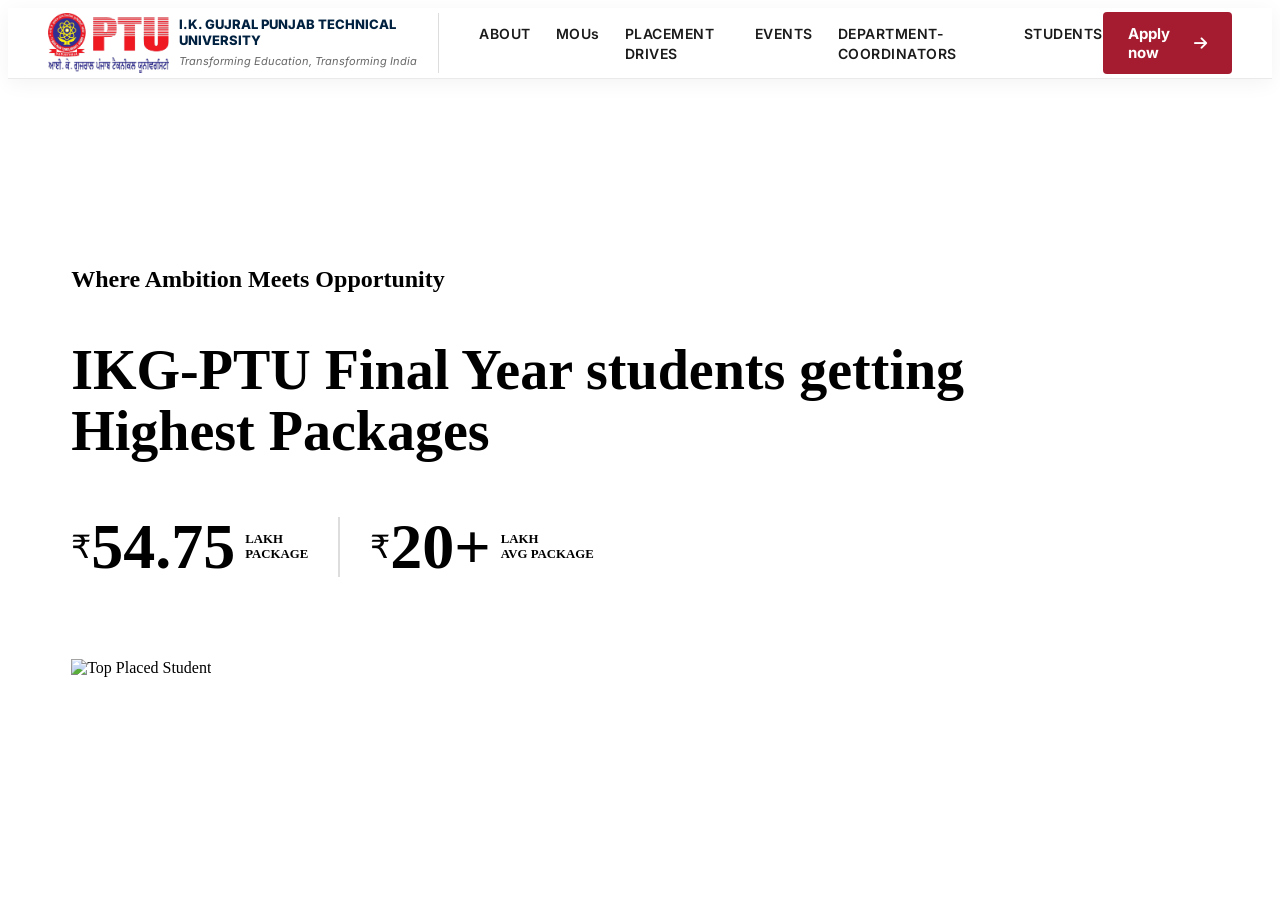
==== index.html @ 7c1aa075 "added navbar" ====
<!DOCTYPE html>
<html lang="en">
<head>
    <meta charset="UTF-8">
    <link rel="icon" type="image/svg+xml" href="assets/images/logo/ikgptu-logo.png" />
    <meta name="viewport" content="width=device-width, initial-scale=1.0">
    <title>IKGPTU Placements | Recruiters, Internships & Career Opportunities</title>
    
    <link rel="stylesheet" href="assets/css/main.css">
    <link href="https://fonts.googleapis.com/css2?family=Inter:wght@400;600;800&display=swap" rel="stylesheet">
    <link rel="stylesheet" href="https://cdnjs.cloudflare.com/ajax/libs/font-awesome/6.0.0/css/all.min.css">
</head>
<body>

    <div id="navbar-load"></div>

    <section class="hero-section">
        <div class="hero-overlay">
            <div class="hero-content">
                <h2 class="sub-heading">Where Ambition Meets Opportunity</h2>
                <h1 class="main-heading">IKG-PTU Final Year students getting <br><span>Highest Packages</span></h1>
                
                <div class="package-stats">
                    <div class="stat-box">
                        <span class="currency">₹</span><span class="amount">54.75</span><span class="label">LAKH<br>PACKAGE</span>
                    </div>
                    <div class="stat-divider"></div>
                    <div class="stat-box">
                        <span class="currency">₹</span><span class="amount">20+</span><span class="label">LAKH<br>AVG PACKAGE</span>
                    </div>
                </div>
                <div class="cta-container">
                    <button class="btn-main">EXPLORE PLACEMENTS</button>
                </div>
            </div>
            <div class="hero-visual">
                <img src="assets/images/placement/hero-student.png" alt="Top Placed Student">
            </div>
        </div>
    </section>

    <script>
        // 1. Load the Navbar
        fetch('components/navbar.html')
            .then(response => response.text())
            .then(data => {
                document.getElementById('navbar-load').innerHTML = data;
                
                // 2. Initialize Hamburger Logic ONLY after navbar is loaded
                const hamburger = document.getElementById("hamburger");
                const navMenu = document.getElementById("nav-menu");

                if (hamburger && navMenu) {
                    hamburger.addEventListener("click", function() {
                        hamburger.classList.toggle("active");
                        navMenu.classList.toggle("active");
                    });
                }
            })
            .catch(err => console.error("Failed to load navbar:", err));
    </script>
</body>
</html>
---- assets/css/main.css ----
:root {
    --ptu-red: #A51C30; /* Official Deep Crimson Red */
    --ptu-blue: #012140;
    --text-dark: #1a1a1a;
    --transition: all 0.3s cubic-bezier(0.4, 0, 0.2, 1);
}

#navbar-load {
    position: sticky;
    top: 0;
    z-index: 1000;
    width: 100%;
    background: #fff; /* Prevents hero content from showing through during scroll */
}

.ptu-navbar {
    display: flex;
    justify-content: space-between;
    align-items: center;
    padding: 0 40px;
    height: 70px; /* Consistent height */
    background: #fff;
    box-shadow: 0 4px 20px rgba(0,0,0,0.05);
    border-bottom: 1px solid #eaeaea;
    font-family: 'Inter', sans-serif;
}

/* Logo Section */
.nav-brand { display: flex; align-items: center; gap: 20px; }
.nav-brand:hover { display: flex; align-items: center; gap: 20px; cursor:pointer; }
.logo-wrapper { border-right: 1px solid #ddd; padding-right: 20px; display: flex; gap: 10px; align-items: center; }
.brand-logo { height: 60px; }
.univ-name { display: block; font-weight: 800; font-size: 13px; color: var(--ptu-blue); line-height: 1.2; }
.univ-name:hover { color: var(--ptu-red); }
.tagline { font-size: 11px; color: #666; font-style: italic; }

/* Navigation Links */
.nav-list { display: flex; list-style: none; gap: 25px; }
.nav-link { 
    text-decoration: none; 
    color: var(--text-dark); 
    font-weight: 600; 
    font-size: 14px;
    letter-spacing: 0.5px;
    position: relative;
    padding: 10px 0;
}

/* Advanced Hover Animation */
.nav-link::after {
    content: '';
    position: absolute;
    bottom: 0;
    left: 0;
    width: 0;
    height: 2px;
    background: var(--ptu-red);
    transition: var(--transition);
}
.nav-link:hover::after { width: 100%; }
.nav-link:hover { color: var(--ptu-red); }

/* Apply Now Button */
.nav-actions { display: flex; align-items: center; gap: 15px; }
.apply-now-btn {
    background: #d61c1c; /* Contrast Orange for CTAs, or use var(--ptu-red) */
    color: white;
    padding: 12px 25px;
    border-radius: 4px;
    text-decoration: none;
    font-weight: bold;
    font-size: 15px;
    display: flex;
    align-items: center;
    gap: 10px;
    transition: var(--transition);
}

.apply-now-btn:hover {
    background: var(--ptu-red);
    transform: translateY(-2px);
    box-shadow: 0 5px 15px rgba(165, 28, 48, 0.3);
}

/* ===============================
   APPLY NOW BUTTON – HOVER FIX
================================ */
.apply-now-btn {
    background: var(--ptu-red);
    color: #ffffff;
}

.apply-now-btn:hover {
    background: var(--ptu-blue);
    color: #ffffff;
    transform: translateY(-2px);
    box-shadow: 0 6px 18px rgba(0, 46, 91, 0.35);
}

/* ===============================
   HAMBURGER MENU
================================ */
.hamburger {
    display: none;
    flex-direction: column;
    gap: 5px;
    cursor: pointer;
}

.hamburger span {
    width: 26px;
    height: 3px;
    background: var(--ptu-blue);
    transition: var(--transition);
}

/* ===============================
   RESPONSIVE NAVBAR
================================ */
@media (max-width: 1024px) {
    .ptu-navbar {
        padding: 0 20px;
        height: 70px; /* Slimmer for mobile */
    }

    /* Keep branding and hamburger on top */
    .nav-brand { z-index: 1100; }
    .hamburger { z-index: 1100; display: flex; }

    /* The Dropdown Menu - Styled in PTU Blue */
    .nav-menu {
        position: absolute;
        top: 70px; /* Right under the navbar */
        left: 0;
        width: 100%;
        background: var(--ptu-blue);
        
        /* Instead of full height, we use max-height for a professional slide */
        max-height: 0; 
        overflow: hidden;
        transition: max-height 0.4s cubic-bezier(0.4, 0, 0.2, 1);
        
        display: flex;
        flex-direction: column;
        justify-content: flex-start;
        align-items: center;
        padding-top: 0;
        box-shadow: 0 10px 30px rgba(0, 0, 0, 0.2);
    }

    /* Active State - Only grows to cover routes */
    .nav-menu.active {
        max-height: 500px; /* High enough to cover all links but not full screen */
        padding: 30px 0;
    }

    .nav-list {
        flex-direction: column;
        gap: 15px;
        width: 100%;
        text-align: center;
    }

    /* Links turn white for contrast against Blue BG */
    .nav-link {
        color: #ffffff !important;
        font-size: 15px;
        width: 100%;
        display: block;
        padding: 12px 0;
        transition: background 0.3s ease;
    }

    .nav-link:hover {
        background: rgba(255, 255, 255, 0.1);
        color: var(--ptu-red) !important;
    }

    /* Hide horizontal line on mobile */
    .nav-link::after { display: none; }

    /* SHOW APPLY BUTTON INSIDE MOBILE MENU */
    .nav-actions {
        display: none; /* Hide the desktop-positioned one */
    }

    /* We'll inject a mobile-specific button via CSS or keep it in the list */
    .nav-menu .apply-now-btn {
        display: flex;
        margin-top: 20px;
        width: 80%;
        justify-content: center;
        background: var(--ptu-red);
    }
}

/* ===============================
   HAMBURGER ANIMATION
================================ */
.hamburger.active span:nth-child(1) {
    transform: rotate(45deg) translate(5px, 5px);
}
.hamburger.active span:nth-child(2) {
    opacity: 0;
}
.hamburger.active span:nth-child(3) {
    transform: rotate(-45deg) translate(6px, -6px);
}

/* Hide mobile-specific list item on desktop */
.mobile-only-action {
    display: none;
}

@media (max-width: 1024px) {
    .mobile-only-action {
        display: block;
        width: 100%;
        padding: 0 20px;
    }
}


/* Hero Section */
.hero-section {
    background: linear-gradient(135deg, #fff 60%, var(--lpu-orange) 100%);
    height: 85vh;
    display: flex;
    align-items: center;
    overflow: hidden;
    padding: 0 5%;
}

.main-heading { font-size: 3.5rem; color: var(--dark); line-height: 1.1; }
.main-heading span { color: var(--lpu-orange); font-weight: 800; }

.package-stats { display: flex; align-items: center; margin: 30px 0; }
.stat-box { display: flex; align-items: center; }
.amount { font-size: 4rem; font-weight: 900; color: var(--dark); }
.currency { font-size: 2rem; vertical-align: top; }
.label { font-size: 0.8rem; margin-left: 10px; font-weight: bold; }

.stat-divider { width: 2px; height: 60px; background: #ddd; margin: 0 30px; }

.btn-main {
    background: var(--dark);
    color: white;
    padding: 15px 40px;
    border: none;
    font-weight: bold;
    cursor: pointer;
    border-radius: 5px;
}
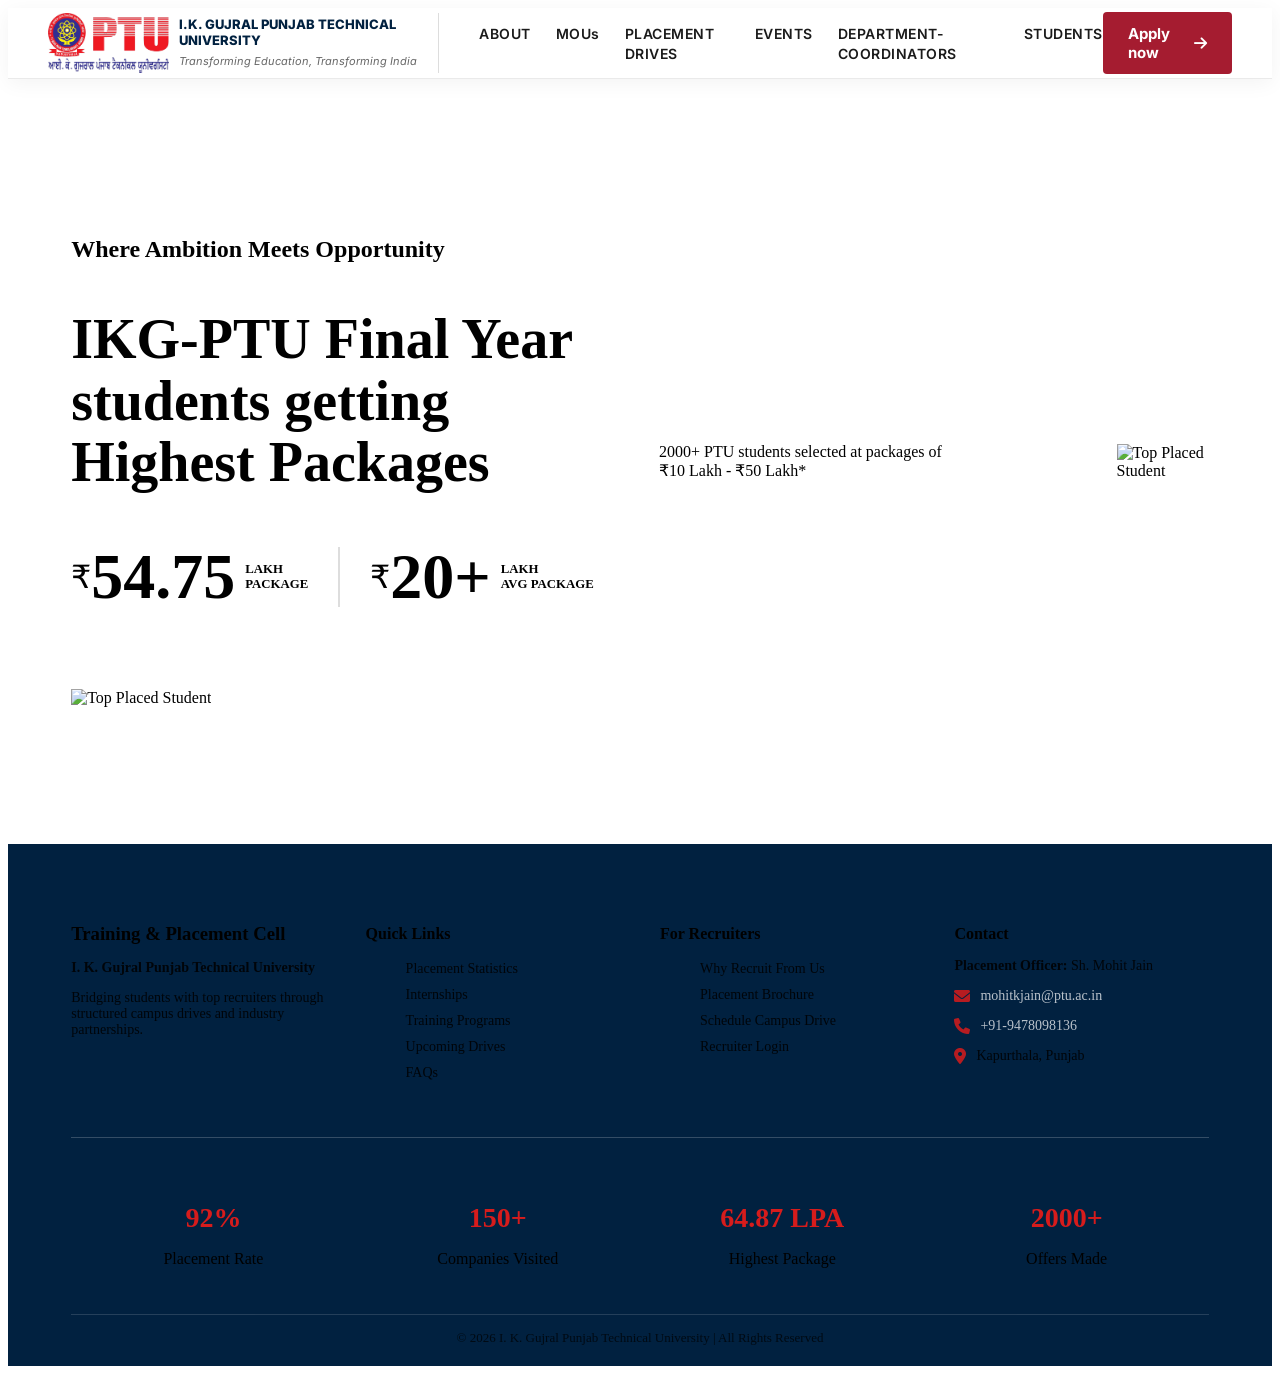
==== commit d7b5cbf2: "Merge branch 'main' into rajan-work" ====
--- a/index.html
+++ b/index.html
@@ -1,4 +1,4 @@
-<!DOCTYPE html>
+<!doctype html>
 <html lang="en">
 <head>
     <meta charset="UTF-8">
@@ -36,8 +36,26 @@
             <div class="hero-visual">
                 <img src="assets/images/placement/hero-student.png" alt="Top Placed Student">
             </div>
+          </div>
+
+          <p class="hero-desc">
+            2000+ PTU students selected at packages of ₹10 Lakh - ₹50 Lakh*
+          </p>
+          <div class="cta-container">
+            <button class="btn-main">EXPLORE PLACEMENTS</button>
+          </div>
         </div>
+
+        <div class="hero-visual">
+          <img
+            src="assets/images/placement/hero-student.png"
+            alt="Top Placed Student"
+          />
+        </div>
+      </div>
     </section>
+
+    <div id="footer-placeholder"></div>
 
     <script>
         // 1. Load the Navbar
@@ -59,5 +77,13 @@
             })
             .catch(err => console.error("Failed to load navbar:", err));
     </script>
+
+    <script>
+      fetch("components/footer.html")
+        .then((response) => response.text())
+        .then((data) => {
+          document.getElementById("footer-placeholder").innerHTML = data;
+        });
+    </script>
 </body>
-</html>+</html>
--- a/assets/css/main.css
+++ b/assets/css/main.css
@@ -250,4 +250,107 @@
     font-weight: bold;
     cursor: pointer;
     border-radius: 5px;
-}+}
+
+/* Footer Styling */
+
+.site-footer {
+  background-color: #012140;
+  color: var(--white);
+  padding: 60px 5% 20px;
+}
+
+.footer-container {
+  display: grid;
+  grid-template-columns: repeat(auto-fit, minmax(220px, 1fr));
+  gap: 40px;
+  margin-bottom: 40px;
+}
+
+.footer-col h3,
+.footer-col h4 {
+  margin-bottom: 15px;
+  font-weight: 700;
+}
+
+.footer-col p {
+  font-size: 14px;
+  margin-bottom: 8px;
+  opacity: 0.85;
+}
+
+.footer-col ul {
+  list-style: none;
+}
+
+.footer-col ul li {
+  margin-bottom: 8px;
+}
+
+.footer-col ul li a {
+  text-decoration: none;
+  color: var(--white);
+  font-size: 14px;
+  opacity: 0.85;
+  transition: 0.3s;
+}
+
+.footer-col ul li a:hover {
+  color: #d61c1c;
+  opacity: 1;
+}
+
+.footer-stats {
+  display: flex;
+  justify-content: space-between;
+  flex-wrap: wrap;
+  border-top: 1px solid rgba(255, 255, 255, 0.2);
+  padding-top: 30px;
+  margin-bottom: 20px;
+  text-align: center;
+}
+
+.footer-stat {
+  flex: 1;
+  min-width: 180px;
+  margin: 10px 0;
+}
+
+.footer-stat h2 {
+  color: #d61c1c;
+  font-size: 28px;
+  margin-bottom: 5px;
+}
+
+.footer-bottom {
+  text-align: center;
+  font-size: 13px;
+  opacity: 0.7;
+  border-top: 1px solid rgba(255, 255, 255, 0.2);
+  padding-top: 15px;
+}
+
+.contact-item {
+  display: flex;
+  align-items: center;
+  gap: 10px;
+  font-size: 14px;
+  margin-bottom: 8px;
+}
+
+.footer-icon {
+  color: #d61c1c;
+  font-size: 16px;
+}
+
+.contact-item a {
+  text-decoration: none;
+  color: #ffffff;
+  opacity: 0.85;
+  transition: 0.3s;
+}
+
+.contact-item a:hover {
+  color: #d61c1c;
+  opacity: 1;
+}
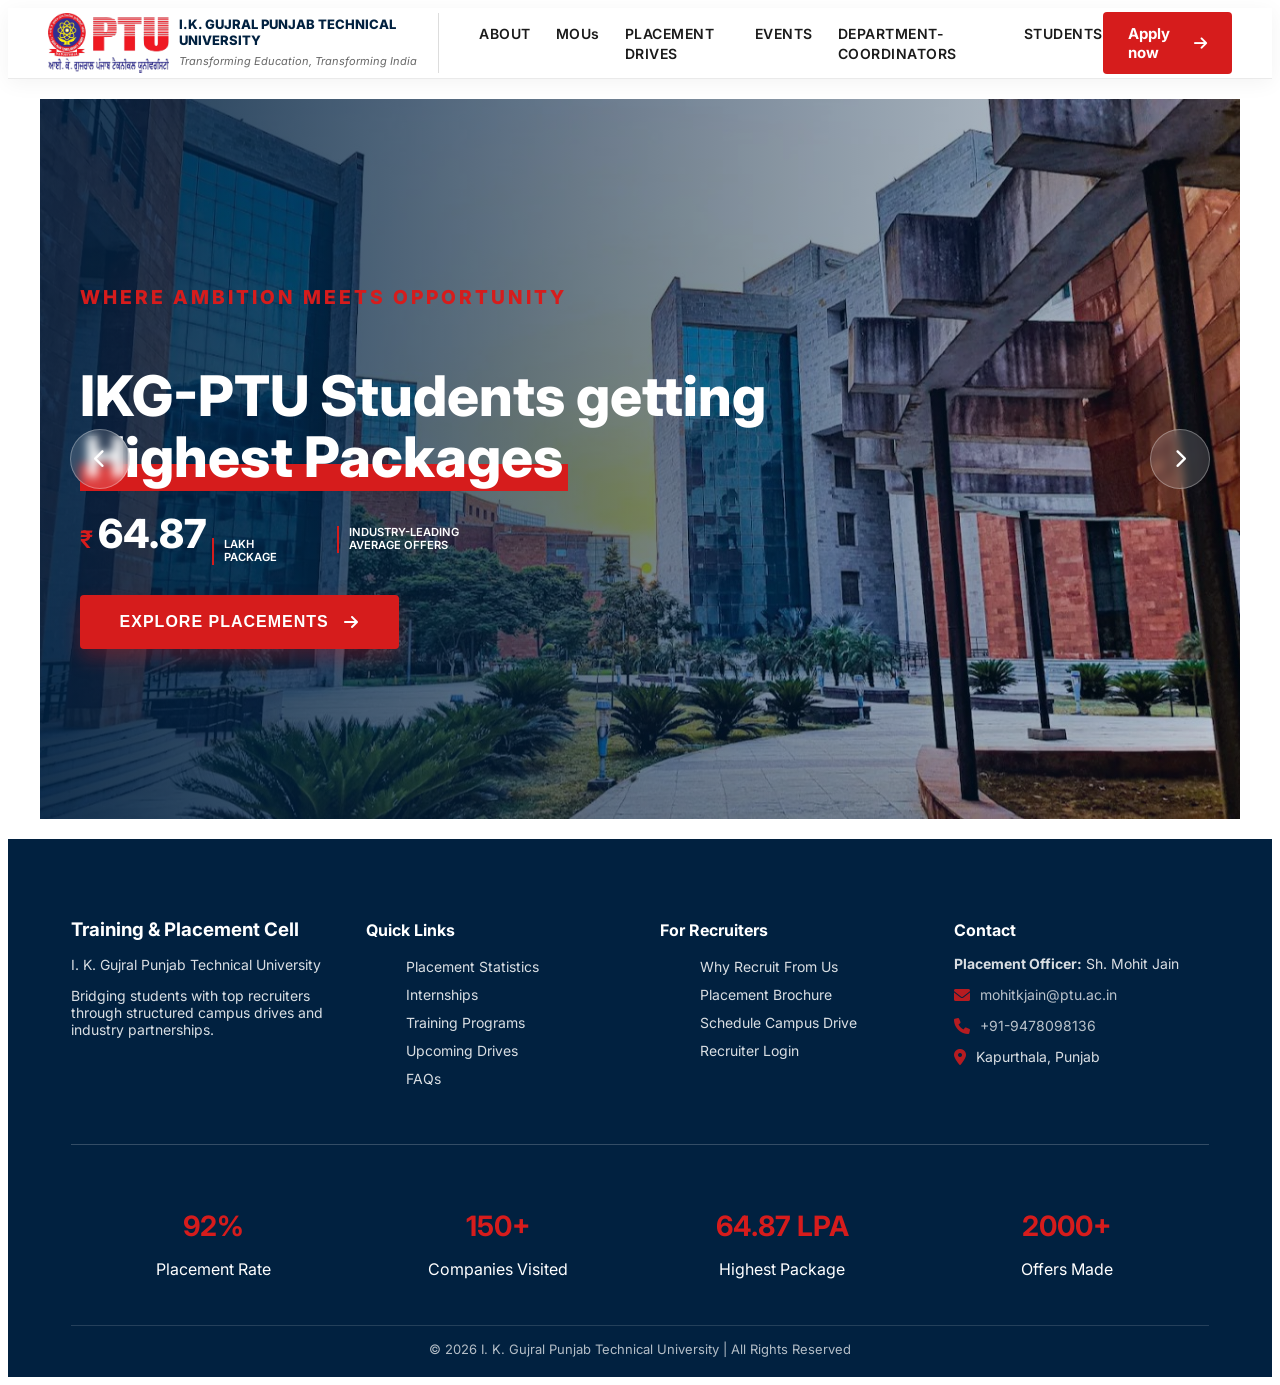
==== commit 8794e9a0: "added hero" ====
--- a/index.html
+++ b/index.html
@@ -13,47 +13,8 @@
 <body>
 
     <div id="navbar-load"></div>
-
-    <section class="hero-section">
-        <div class="hero-overlay">
-            <div class="hero-content">
-                <h2 class="sub-heading">Where Ambition Meets Opportunity</h2>
-                <h1 class="main-heading">IKG-PTU Final Year students getting <br><span>Highest Packages</span></h1>
-                
-                <div class="package-stats">
-                    <div class="stat-box">
-                        <span class="currency">₹</span><span class="amount">54.75</span><span class="label">LAKH<br>PACKAGE</span>
-                    </div>
-                    <div class="stat-divider"></div>
-                    <div class="stat-box">
-                        <span class="currency">₹</span><span class="amount">20+</span><span class="label">LAKH<br>AVG PACKAGE</span>
-                    </div>
-                </div>
-                <div class="cta-container">
-                    <button class="btn-main">EXPLORE PLACEMENTS</button>
-                </div>
-            </div>
-            <div class="hero-visual">
-                <img src="assets/images/placement/hero-student.png" alt="Top Placed Student">
-            </div>
-          </div>
-
-          <p class="hero-desc">
-            2000+ PTU students selected at packages of ₹10 Lakh - ₹50 Lakh*
-          </p>
-          <div class="cta-container">
-            <button class="btn-main">EXPLORE PLACEMENTS</button>
-          </div>
-        </div>
-
-        <div class="hero-visual">
-          <img
-            src="assets/images/placement/hero-student.png"
-            alt="Top Placed Student"
-          />
-        </div>
-      </div>
-    </section>
+    
+    <div id="hero-section"></div>
 
     <div id="footer-placeholder"></div>
 
@@ -79,11 +40,21 @@
     </script>
 
     <script>
+      fetch("components/hero.html")
+        .then((response) => response.text())
+        .then((data) => {
+          document.getElementById("hero-section").innerHTML = data;
+        });
+    </script>
+
+    <script>
       fetch("components/footer.html")
         .then((response) => response.text())
         .then((data) => {
           document.getElementById("footer-placeholder").innerHTML = data;
         });
     </script>
+
+    <script src="assets/js/hero-slider.js"></script>
 </body>
 </html>
--- a/assets/css/main.css
+++ b/assets/css/main.css
@@ -1,7 +1,8 @@
 :root {
-    --ptu-red: #A51C30; /* Official Deep Crimson Red */
+    --ptu-red: #d61c1c; /* Official Deep Crimson Red */
     --ptu-blue: #012140;
     --text-dark: #1a1a1a;
+    --white: #ffffff;
     --transition: all 0.3s cubic-bezier(0.4, 0, 0.2, 1);
 }
 
@@ -220,36 +221,432 @@
     }
 }
 
-
 /* Hero Section */
-.hero-section {
-    background: linear-gradient(135deg, #fff 60%, var(--lpu-orange) 100%);
-    height: 85vh;
+.hero-slider-wrapper {
+    position: relative;
+    height: 80vh;
+    width: 95%;
+    margin: 20px auto;
+    overflow: hidden;
+    font-family: 'Inter', sans-serif;
+}
+
+.slider-container {
+    height: 100%;
+    width: 100%;
+    position: relative;
+}
+
+.slide {
+    position: absolute;
+    top: 0;
+    left: 0;
+    width: 100%;
+    height: 100%;
+    opacity: 0;
+    visibility: hidden;
+    transition: opacity 0.8s ease, visibility 0.8s ease;
+}
+
+.slide.active {
+    opacity: 1;
+    visibility: visible;
+}
+
+.slide-image {
+    position: absolute;
+    width: 100%;
+    height: 100%;
+    background-size: cover;
+    background-position: center center;
+    background-repeat: no-repeat;
+    transform: scale(1.1);
+    transition: transform 6s linear;
+}
+
+.slide.active .slide-image {
+    transform: scale(1);
+}
+
+.slide-content {
+    position: relative;
+    z-index: 10;
+    height: 100%;
+    max-width: 1200px;
+    margin: 0 auto;
+    padding: 0 40px;
+    display: flex;
+    flex-direction: column;
+    justify-content: center;
+    color: var(--white);
+}
+
+/* Typography */
+.sub-heading {
+    font-size: 1.2rem;
+    color: var(--ptu-red);
+    text-transform: uppercase;
+    letter-spacing: 3px;
+    font-weight: 800;
+    margin-bottom: 10px;
+    transform: translateY(30px);
+    opacity: 0;
+    transition: all 0.6s 0.2s;
+}
+
+.main-heading {
+    font-size: 3.5rem;
+    font-weight: 800;
+    line-height: 1.1;
+    margin-bottom: 25px;
+    transform: translateY(40px);
+    opacity: 0;
+    transition: all 0.6s 0.4s;
+}
+
+.main-heading span {
+    color: var(--white);
+    background: linear-gradient(transparent 60%, var(--ptu-red) 60%);
+    padding: 0 5px;
+}
+
+.slide.active .sub-heading, 
+.slide.active .main-heading {
+    transform: translateY(0);
+    opacity: 1;
+}
+
+/* Stats Boxes */
+.package-stats {
     display: flex;
     align-items: center;
-    overflow: hidden;
-    padding: 0 5%;
-}
-
-.main-heading { font-size: 3.5rem; color: var(--dark); line-height: 1.1; }
-.main-heading span { color: var(--lpu-orange); font-weight: 800; }
-
-.package-stats { display: flex; align-items: center; margin: 30px 0; }
-.stat-box { display: flex; align-items: center; }
-.amount { font-size: 4rem; font-weight: 900; color: var(--dark); }
-.currency { font-size: 2rem; vertical-align: top; }
-.label { font-size: 0.8rem; margin-left: 10px; font-weight: bold; }
-
-.stat-divider { width: 2px; height: 60px; background: #ddd; margin: 0 30px; }
+    gap: 30px;
+    margin-bottom: 30px;
+    opacity: 0;
+    transition: all 0.6s 0.6s;
+}
+
+.slide.active .package-stats { 
+    opacity: 1; 
+}
+
+.stat-box {
+    display: flex;
+    align-items: baseline;
+    gap: 5px;
+    flex-wrap: wrap;
+}
+
+.currency {
+    font-size: 1.5rem;
+    font-weight: 600;
+    color: var(--ptu-red);
+}
+
+.amount { 
+    font-size: 2.5rem; 
+    font-weight: 800; 
+    line-height: 1;
+}
+
+.label { 
+    font-size: 0.7rem; 
+    font-weight: 600; 
+    line-height: 1.2; 
+    border-left: 2px solid var(--ptu-red); 
+    padding-left: 10px; 
+    text-transform: uppercase;
+}
+
+.hero-desc {
+    font-size: 1.1rem;
+    margin-bottom: 25px;
+    opacity: 0.9;
+    transform: translateY(30px);
+    opacity: 0;
+    transition: all 0.6s 0.5s;
+}
+
+.slide.active .hero-desc {
+    transform: translateY(0);
+    opacity: 0.9;
+}
+
+/* Interactive CTA Button */
+.cta-container {
+    opacity: 0;
+    transition: all 0.6s 0.8s;
+}
+
+.slide.active .cta-container {
+    opacity: 1;
+}
 
 .btn-main {
-    background: var(--dark);
+    background: var(--ptu-red);
+    color: var(--white);
+    padding: 18px 40px;
+    border: none;
+    border-radius: 4px;
+    font-weight: 800;
+    font-size: 1rem;
+    cursor: pointer;
+    transition: all 0.3s ease;
+    display: inline-flex;
+    align-items: center;
+    gap: 15px;
+    box-shadow: 0 10px 20px rgba(214, 28, 28, 0.3);
+    text-transform: uppercase;
+    letter-spacing: 1px;
+}
+
+.btn-main i {
+    transition: transform 0.3s ease;
+}
+
+.btn-main:hover {
+    background: var(--ptu-blue);
+    transform: translateY(-5px);
+    box-shadow: 0 15px 30px rgba(1, 33, 100, 0.4);
+}
+
+.btn-main:hover i {
+    transform: translateX(5px);
+}
+
+/* Slider Controls */
+.slider-nav {
+    position: absolute;
+    top: 50%;
+    transform: translateY(-50%);
+    background: rgba(255, 255, 255, 0.15);
+    border: 1px solid rgba(255, 255, 255, 0.3);
     color: white;
-    padding: 15px 40px;
-    border: none;
-    font-weight: bold;
+    width: 60px;
+    height: 60px;
+    border-radius: 50%;
     cursor: pointer;
-    border-radius: 5px;
+    z-index: 20;
+    transition: all 0.3s ease;
+    backdrop-filter: blur(5px);
+    display: flex;
+    align-items: center;
+    justify-content: center;
+    font-size: 1.2rem;
+}
+
+.slider-nav:hover { 
+    background: var(--ptu-red); 
+    border-color: var(--ptu-red);
+    transform: translateY(-50%) scale(1.1);
+}
+
+.prev { left: 30px; }
+.next { right: 30px; }
+
+/* Slider Dots */
+.slider-dots {
+    position: absolute;
+    bottom: 30px;
+    left: 50%;
+    transform: translateX(-50%);
+    display: flex;
+    gap: 12px;
+    z-index: 20;
+}
+
+.dot {
+    width: 12px;
+    height: 12px;
+    border-radius: 50%;
+    background: rgba(255, 255, 255, 0.5);
+    cursor: pointer;
+    transition: all 0.3s ease;
+    border: 2px solid transparent;
+}
+
+.dot.active {
+    background: var(--ptu-red);
+    transform: scale(1.2);
+    border-color: white;
+}
+
+.dot:hover {
+    background: white;
+}
+
+/* Tablet View */
+@media (max-width: 1024px) {
+    .main-heading {
+        font-size: 2.8rem;
+    }
+    
+    .slide-content {
+        padding: 0 30px;
+    }
+    
+    .slider-nav {
+        width: 50px;
+        height: 50px;
+    }
+}
+
+/* Mobile View */
+@media (max-width: 768px) {
+    .hero-slider-wrapper {
+        height: 50vh;
+        width: 100%;
+    }
+    
+    .main-heading { 
+        font-size: 2.2rem; 
+    }
+    
+    .sub-heading {
+        font-size: 1rem;
+        letter-spacing: 2px;
+    }
+    
+    .package-stats { 
+        flex-direction: column; 
+        align-items: flex-start;
+        gap: 15px;
+    }
+    
+    .stat-box {
+        width: 100%;
+    }
+    
+    .amount { 
+        font-size: 2rem; 
+    }
+    
+    .btn-main {
+        padding: 15px 30px;
+        font-size: 0.9rem;
+    }
+    
+    .slider-nav {
+        width: 45px;
+        height: 45px;
+        font-size: 1rem;
+        backdrop-filter: blur(0px);
+    }
+    
+    .prev { left: 15px; }
+    .next { right: 15px; }
+    
+    .slide-content {
+        padding: 0 20px;
+    }
+    
+    .slider-dots {
+        bottom: 20px;
+    }
+    
+    .dot {
+        width: 10px;
+        height: 10px;
+    }
+}
+
+/* Small Mobile View */
+@media (max-width: 480px) {
+    .hero-slider-wrapper {
+        height: 50vh; /* 50vh for small mobile devices */
+    }
+    
+    .main-heading { 
+        font-size: 1.8rem; 
+        margin-bottom: 15px;
+    }
+    
+    .sub-heading {
+        font-size: 0.9rem;
+        margin-bottom: 5px;
+    }
+    
+    .hero-desc {
+        font-size: 0.9rem;
+        margin-bottom: 20px;
+    }
+    
+    .package-stats {
+        margin-bottom: 20px;
+    }
+    
+    .amount { 
+        font-size: 1.8rem; 
+    }
+    
+    .currency {
+        font-size: 1.2rem;
+    }
+    
+    .label { 
+        font-size: 0.6rem; 
+    }
+    
+    .btn-main {
+        padding: 12px 25px;
+        font-size: 0.8rem;
+        gap: 10px;
+    }
+    
+    .slider-nav {
+        width: 40px;
+        height: 40px;
+        font-size: 0.9rem;
+    }
+    
+    .prev { left: 10px; }
+    .next { right: 10px; }
+}
+
+/* Extra Small Mobile View */
+@media (max-width: 360px) {
+    .hero-slider-wrapper {
+        height: 45vh; /* Slightly smaller for very small screens */
+    }
+    
+    .main-heading { 
+        font-size: 1.5rem; 
+    }
+    
+    .slide-content {
+        padding: 0 15px;
+    }
+    
+    .amount { 
+        font-size: 1.5rem; 
+    }
+    
+    .btn-main {
+        padding: 10px 20px;
+        font-size: 0.75rem;
+    }
+}
+
+/* Landscape Mode for Mobile */
+@media (max-width: 768px) and (orientation: landscape) {
+    .hero-slider-wrapper {
+        height: 80vh; /* Taller in landscape mode */
+    }
+    
+    .slide-content {
+        justify-content: center;
+        padding-top: 0;
+    }
+    
+    .main-heading {
+        font-size: 2rem;
+        margin-bottom: 10px;
+    }
+    
+    .package-stats {
+        flex-direction: row;
+        gap: 20px;
+    }
 }
 
 /* Footer Styling */
@@ -258,6 +655,7 @@
   background-color: #012140;
   color: var(--white);
   padding: 60px 5% 20px;
+  font-family: 'Inter', sans-serif;
 }
 
 .footer-container {
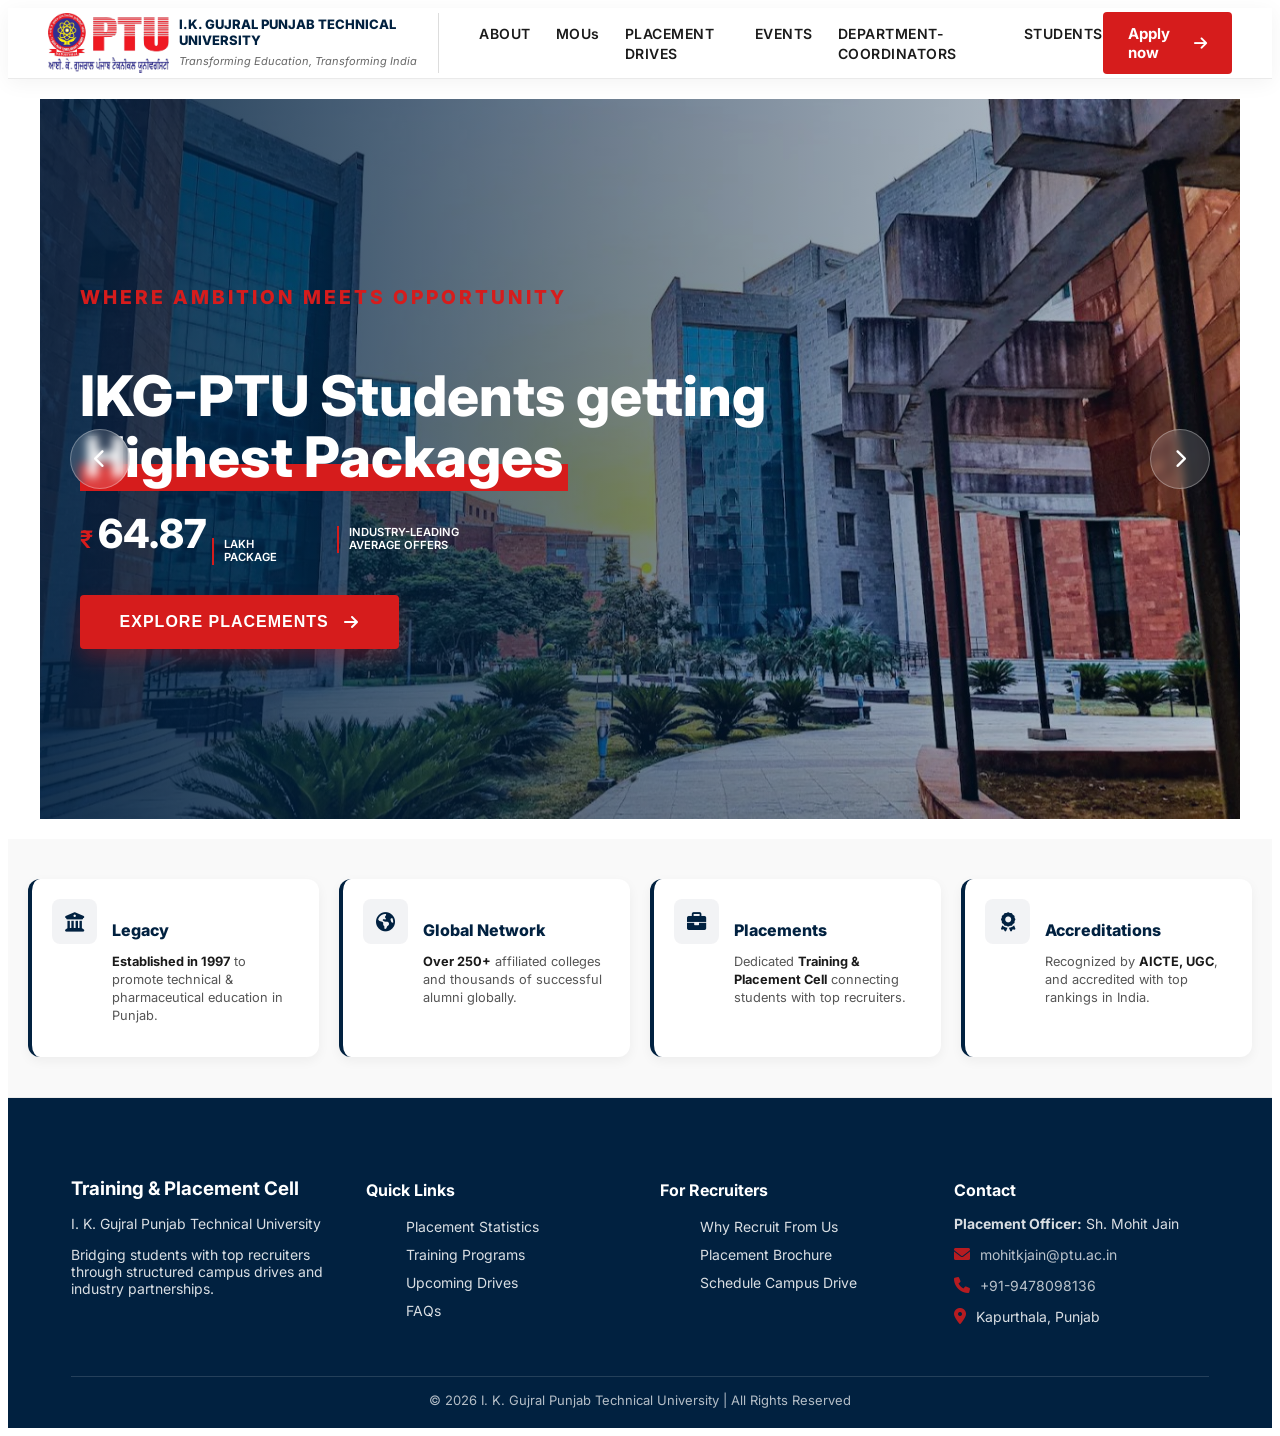
==== commit 865bb2cd: "addedd stats" ====
--- a/index.html
+++ b/index.html
@@ -15,6 +15,8 @@
     <div id="navbar-load"></div>
     
     <div id="hero-section"></div>
+
+    <div id="stat-section"></div>
 
     <div id="footer-placeholder"></div>
 
@@ -48,6 +50,15 @@
     </script>
 
     <script>
+        // Load the Stats Banner Component
+        fetch('components/stat.html')
+            .then((response) => response.text())
+            .then((data) => {
+            document.getElementById("stat-section").innerHTML = data;
+            });
+    </script>
+
+    <script>
       fetch("components/footer.html")
         .then((response) => response.text())
         .then((data) => {
--- a/assets/css/main.css
+++ b/assets/css/main.css
@@ -649,6 +649,112 @@
     }
 }
 
+.ikgptu-stats-banner {
+    background-color: #f9f9f9;
+    padding: 40px 0;
+    width: 100%;
+    overflow: hidden; /* Important for mobile animation */
+    border-bottom: 1px solid rgba(0,0,0,0.05);
+    font-family: 'Inter', sans-serif;
+}
+
+.stats-container {
+    max-width: 1400px;
+    margin: 0 auto;
+    padding: 0 20px;
+}
+
+.stats-track {
+    display: grid;
+    grid-template-columns: repeat(4, 1fr); /* 4 Static cards for desktop */
+    gap: 20px;
+}
+
+.stat-card {
+    display: flex;
+    align-items: flex-start;
+    gap: 15px;
+    padding: 20px;
+    background: var(--white);
+    border-radius: 12px;
+    border-left: 4px solid var(--ptu-blue);
+    transition: all 0.3s ease;
+    box-shadow: 0 4px 12px rgba(0,0,0,0.05);
+}
+
+.stat-card:hover {
+    transform: translateY(-5px);
+    border-left-color: var(--ptu-red);
+}
+
+.stat-icon-wrapper {
+    background: rgba(1, 33, 64, 0.05);
+    min-width: 45px;
+    height: 45px;
+    border-radius: 8px;
+    display: flex;
+    align-items: center;
+    justify-content: center;
+}
+
+.stat-icon {
+    font-size: 1.2rem;
+    color: var(--ptu-blue);
+}
+
+.stat-card:hover .stat-icon-wrapper { background: var(--ptu-red); }
+.stat-card:hover .stat-icon { color: var(--white); }
+
+.stat-title {
+    font-size: 1rem;
+    font-weight: 800;
+    color: var(--ptu-blue);
+    margin-bottom: 4px;
+}
+
+.stat-description {
+    font-size: 0.8rem;
+    color: #555;
+    line-height: 1.4;
+}
+
+.stat-description span { font-weight: 700; color: var(--text-dark); }
+
+/* --- MOBILE AUTO-SLIDER LOGIC --- */
+
+@media (max-width: 992px) {
+    .ikgptu-stats-banner {
+        padding: 20px 0;
+    }
+    
+    .stats-container {
+        padding: 0; /* Full width for animation */
+    }
+
+    .stats-track {
+        display: flex; /* Switch to flex for sliding */
+        width: calc(300px * 8); /* Enough width for cards */
+        animation: mobileScroll 25s linear infinite;
+        grid-template-columns: none;
+    }
+
+    .stat-card {
+        flex: 0 0 300px; /* Force card width on mobile */
+        margin-left: 15px;
+    }
+
+    /* Infinite Scroll Animation */
+    @keyframes mobileScroll {
+        0% { transform: translateX(0); }
+        100% { transform: translateX(calc(-300px * 4)); }
+    }
+
+    /* Optional: Pause animation on touch */
+    .stats-track:active {
+        animation-play-state: paused;
+    }
+}
+
 /* Footer Styling */
 
 .site-footer {
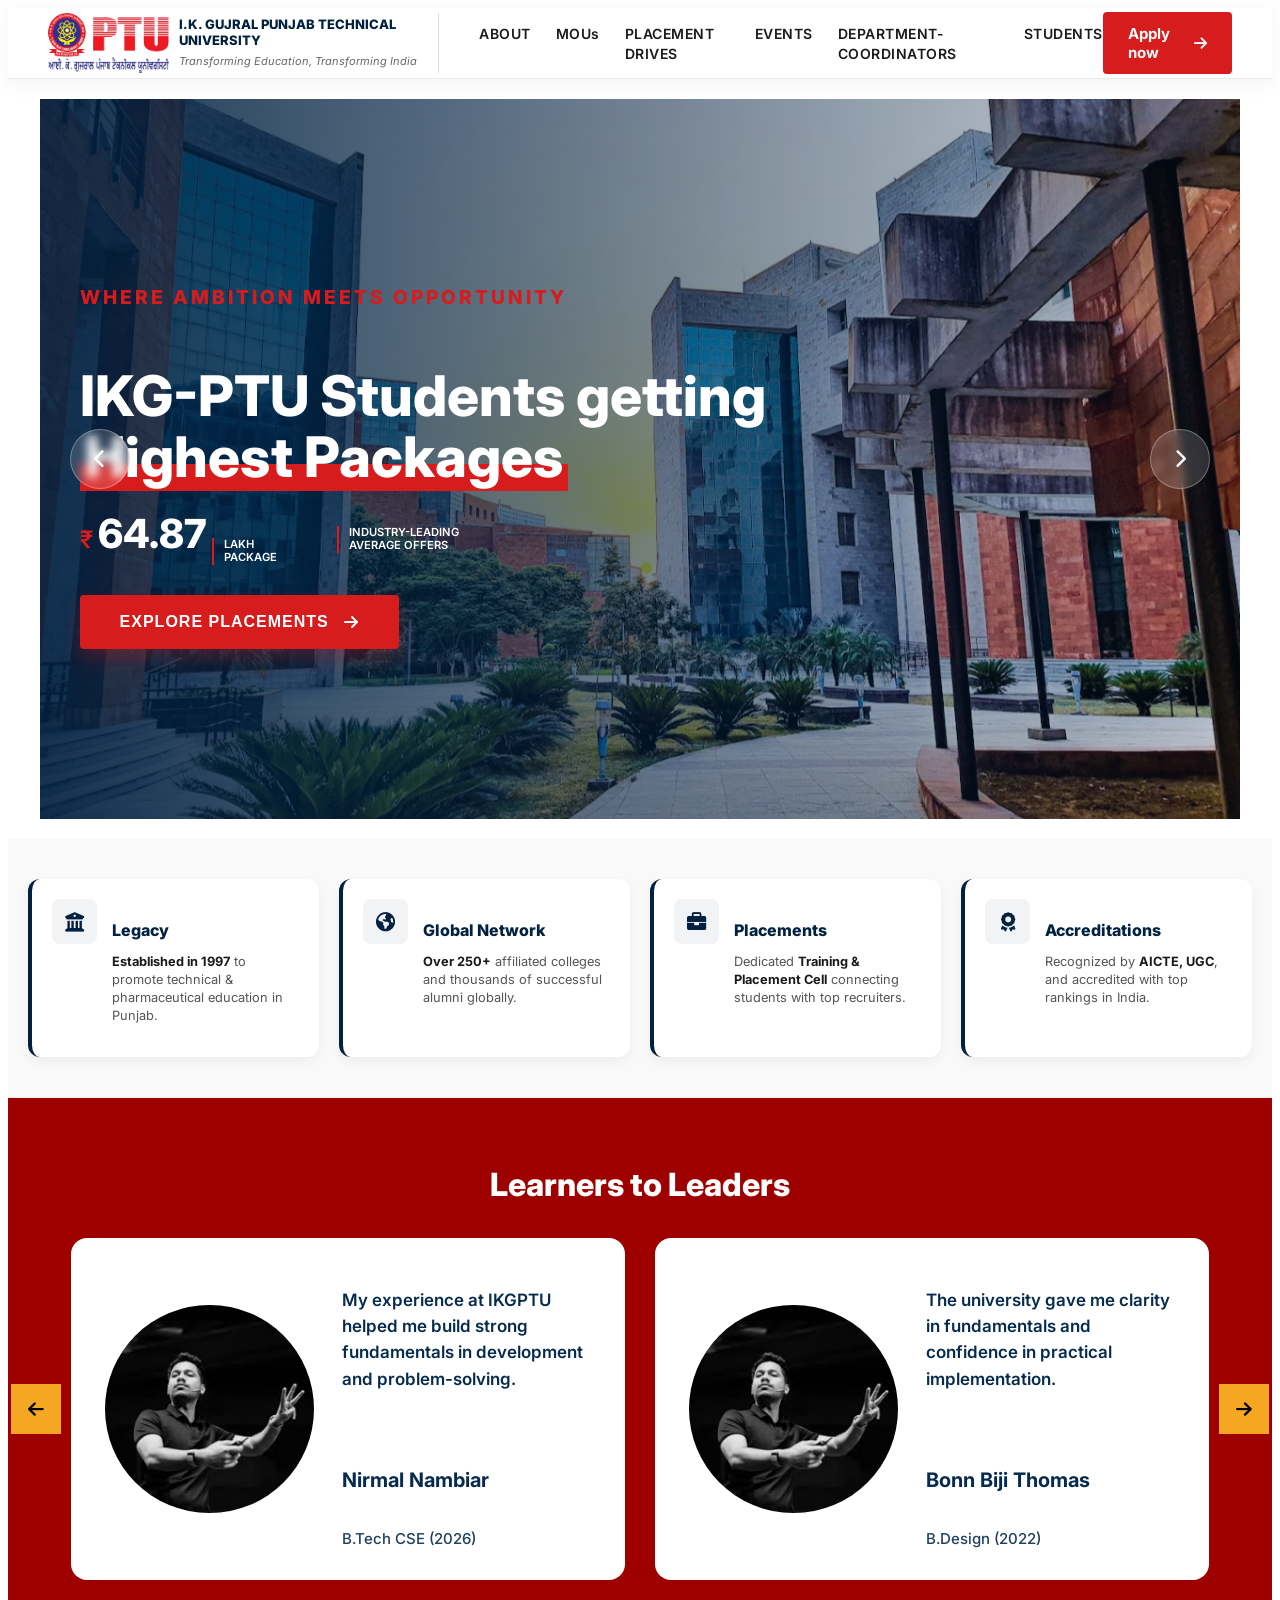
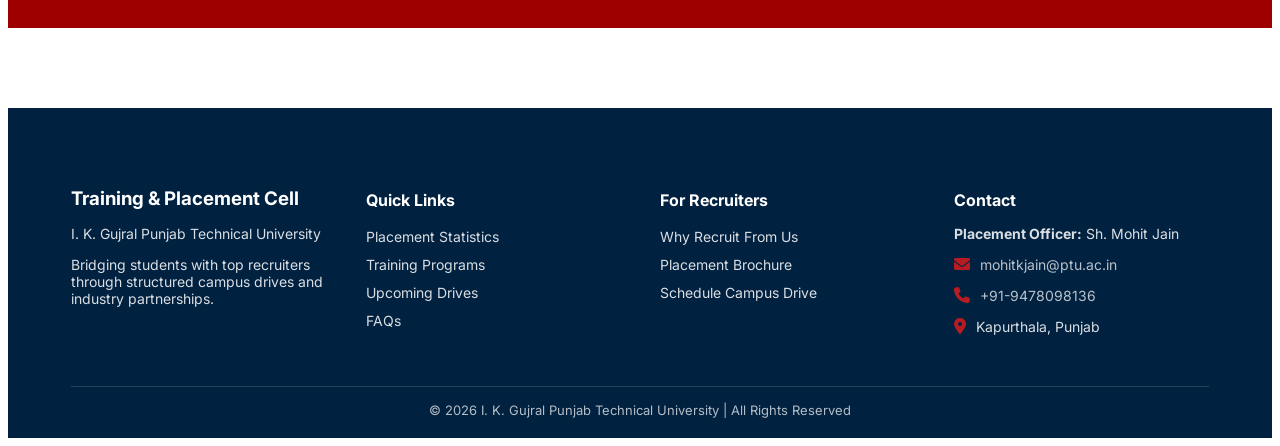
==== commit ed4ac242: "added testimonials section with slider functionality" ====
--- a/index.html
+++ b/index.html
@@ -1,44 +1,60 @@
 <!doctype html>
 <html lang="en">
-<head>
-    <meta charset="UTF-8">
-    <link rel="icon" type="image/svg+xml" href="assets/images/logo/ikgptu-logo.png" />
-    <meta name="viewport" content="width=device-width, initial-scale=1.0">
-    <title>IKGPTU Placements | Recruiters, Internships & Career Opportunities</title>
-    
-    <link rel="stylesheet" href="assets/css/main.css">
-    <link href="https://fonts.googleapis.com/css2?family=Inter:wght@400;600;800&display=swap" rel="stylesheet">
-    <link rel="stylesheet" href="https://cdnjs.cloudflare.com/ajax/libs/font-awesome/6.0.0/css/all.min.css">
-</head>
-<body>
+  <head>
+    <meta charset="UTF-8" />
+    <link
+      rel="icon"
+      type="image/svg+xml"
+      href="assets/images/logo/ikgptu-logo.png"
+    />
+    <meta name="viewport" content="width=device-width, initial-scale=1.0" />
+    <title>
+      IKGPTU Placements | Recruiters, Internships & Career Opportunities
+    </title>
 
+    <link rel="stylesheet" href="assets/css/main.css" />
+    <link
+      href="https://fonts.googleapis.com/css2?family=Inter:wght@400;600;800&display=swap"
+      rel="stylesheet"
+    />
+
+    <link rel="stylesheet" href="assets/css/testimonials.css" />
+
+    <link
+      rel="stylesheet"
+      href="https://cdnjs.cloudflare.com/ajax/libs/font-awesome/6.0.0/css/all.min.css"
+    />
+  </head>
+  <body>
     <div id="navbar-load"></div>
-    
+
     <div id="hero-section"></div>
 
     <div id="stat-section"></div>
 
+    <div id="testimonial-section"></div>
+
     <div id="footer-placeholder"></div>
 
     <script>
-        // 1. Load the Navbar
-        fetch('components/navbar.html')
-            .then(response => response.text())
-            .then(data => {
-                document.getElementById('navbar-load').innerHTML = data;
-                
-                // 2. Initialize Hamburger Logic ONLY after navbar is loaded
-                const hamburger = document.getElementById("hamburger");
-                const navMenu = document.getElementById("nav-menu");
+      // 1. Load the Navbar
+      fetch("components/navbar.html")
+        .then((response) => response.text())
+        .then((data) => {
+          document.getElementById("navbar-load").innerHTML = data;
 
-                if (hamburger && navMenu) {
-                    hamburger.addEventListener("click", function() {
-                        hamburger.classList.toggle("active");
-                        navMenu.classList.toggle("active");
-                    });
-                }
-            })
-            .catch(err => console.error("Failed to load navbar:", err));
+          // 2. Initialize Hamburger Logic ONLY after navbar is loaded
+          const hamburger = document.getElementById("hamburger");
+          const navMenu = document.getElementById("nav-menu");
+
+          if (hamburger && navMenu) {
+            hamburger.addEventListener("click", function () {
+              hamburger.classList.toggle("active");
+              navMenu.classList.toggle("active");
+            });
+          }
+        })
+        .catch((err) => console.error("Failed to load navbar:", err));
     </script>
 
     <script>
@@ -50,15 +66,25 @@
     </script>
 
     <script>
-        // Load the Stats Banner Component
-        fetch('components/stat.html')
-            .then((response) => response.text())
-            .then((data) => {
-            document.getElementById("stat-section").innerHTML = data;
-            });
+      // Load the Stats Banner Component
+      fetch("components/stat.html")
+        .then((response) => response.text())
+        .then((data) => {
+          document.getElementById("stat-section").innerHTML = data;
+        });
     </script>
 
     <script>
+      fetch("components/testimonials.html")
+        .then((response) => response.text())
+        .then((data) => {
+          document.getElementById("testimonial-section").innerHTML = data;
+          initTestimonials();
+        });
+    </script>
+
+    <script>
+      // Load the Footer
       fetch("components/footer.html")
         .then((response) => response.text())
         .then((data) => {
@@ -67,5 +93,7 @@
     </script>
 
     <script src="assets/js/hero-slider.js"></script>
-</body>
+
+    <script src="assets/js/testimonials.js"></script>
+  </body>
 </html>
--- a/assets/css/main.css
+++ b/assets/css/main.css
@@ -1,758 +1,831 @@
 :root {
-    --ptu-red: #d61c1c; /* Official Deep Crimson Red */
-    --ptu-blue: #012140;
-    --text-dark: #1a1a1a;
-    --white: #ffffff;
-    --transition: all 0.3s cubic-bezier(0.4, 0, 0.2, 1);
+  --ptu-red: #d61c1c; /* Official Deep Crimson Red */
+  --ptu-blue: #012140;
+  --text-dark: #1a1a1a;
+  --white: #ffffff;
+  --transition: all 0.3s cubic-bezier(0.4, 0, 0.2, 1);
 }
 
 #navbar-load {
-    position: sticky;
-    top: 0;
-    z-index: 1000;
-    width: 100%;
-    background: #fff; /* Prevents hero content from showing through during scroll */
+  position: sticky;
+  top: 0;
+  z-index: 1000;
+  width: 100%;
+  background: #fff; /* Prevents hero content from showing through during scroll */
 }
 
 .ptu-navbar {
-    display: flex;
-    justify-content: space-between;
-    align-items: center;
-    padding: 0 40px;
-    height: 70px; /* Consistent height */
-    background: #fff;
-    box-shadow: 0 4px 20px rgba(0,0,0,0.05);
-    border-bottom: 1px solid #eaeaea;
-    font-family: 'Inter', sans-serif;
+  display: flex;
+  justify-content: space-between;
+  align-items: center;
+  padding: 0 40px;
+  height: 70px; /* Consistent height */
+  background: #fff;
+  box-shadow: 0 4px 20px rgba(0, 0, 0, 0.05);
+  border-bottom: 1px solid #eaeaea;
+  font-family: "Inter", sans-serif;
 }
 
 /* Logo Section */
-.nav-brand { display: flex; align-items: center; gap: 20px; }
-.nav-brand:hover { display: flex; align-items: center; gap: 20px; cursor:pointer; }
-.logo-wrapper { border-right: 1px solid #ddd; padding-right: 20px; display: flex; gap: 10px; align-items: center; }
-.brand-logo { height: 60px; }
-.univ-name { display: block; font-weight: 800; font-size: 13px; color: var(--ptu-blue); line-height: 1.2; }
-.univ-name:hover { color: var(--ptu-red); }
-.tagline { font-size: 11px; color: #666; font-style: italic; }
+.nav-brand {
+  display: flex;
+  align-items: center;
+  gap: 20px;
+}
+.nav-brand:hover {
+  display: flex;
+  align-items: center;
+  gap: 20px;
+  cursor: pointer;
+}
+.logo-wrapper {
+  border-right: 1px solid #ddd;
+  padding-right: 20px;
+  display: flex;
+  gap: 10px;
+  align-items: center;
+}
+.brand-logo {
+  height: 60px;
+}
+.univ-name {
+  display: block;
+  font-weight: 800;
+  font-size: 13px;
+  color: var(--ptu-blue);
+  line-height: 1.2;
+}
+.univ-name:hover {
+  color: var(--ptu-red);
+}
+.tagline {
+  font-size: 11px;
+  color: #666;
+  font-style: italic;
+}
 
 /* Navigation Links */
-.nav-list { display: flex; list-style: none; gap: 25px; }
-.nav-link { 
-    text-decoration: none; 
-    color: var(--text-dark); 
-    font-weight: 600; 
-    font-size: 14px;
-    letter-spacing: 0.5px;
-    position: relative;
-    padding: 10px 0;
+.nav-list {
+  display: flex;
+  list-style: none;
+  gap: 25px;
+}
+.nav-link {
+  text-decoration: none;
+  color: var(--text-dark);
+  font-weight: 600;
+  font-size: 14px;
+  letter-spacing: 0.5px;
+  position: relative;
+  padding: 10px 0;
 }
 
 /* Advanced Hover Animation */
 .nav-link::after {
-    content: '';
-    position: absolute;
-    bottom: 0;
-    left: 0;
-    width: 0;
-    height: 2px;
-    background: var(--ptu-red);
-    transition: var(--transition);
-}
-.nav-link:hover::after { width: 100%; }
-.nav-link:hover { color: var(--ptu-red); }
+  content: "";
+  position: absolute;
+  bottom: 0;
+  left: 0;
+  width: 0;
+  height: 2px;
+  background: var(--ptu-red);
+  transition: var(--transition);
+}
+.nav-link:hover::after {
+  width: 100%;
+}
+.nav-link:hover {
+  color: var(--ptu-red);
+}
 
 /* Apply Now Button */
-.nav-actions { display: flex; align-items: center; gap: 15px; }
+.nav-actions {
+  display: flex;
+  align-items: center;
+  gap: 15px;
+}
 .apply-now-btn {
-    background: #d61c1c; /* Contrast Orange for CTAs, or use var(--ptu-red) */
-    color: white;
-    padding: 12px 25px;
-    border-radius: 4px;
-    text-decoration: none;
-    font-weight: bold;
-    font-size: 15px;
-    display: flex;
-    align-items: center;
-    gap: 10px;
-    transition: var(--transition);
+  background: #d61c1c; /* Contrast Orange for CTAs, or use var(--ptu-red) */
+  color: white;
+  padding: 12px 25px;
+  border-radius: 4px;
+  text-decoration: none;
+  font-weight: bold;
+  font-size: 15px;
+  display: flex;
+  align-items: center;
+  gap: 10px;
+  transition: var(--transition);
 }
 
 .apply-now-btn:hover {
-    background: var(--ptu-red);
-    transform: translateY(-2px);
-    box-shadow: 0 5px 15px rgba(165, 28, 48, 0.3);
+  background: var(--ptu-red);
+  transform: translateY(-2px);
+  box-shadow: 0 5px 15px rgba(165, 28, 48, 0.3);
 }
 
 /* ===============================
    APPLY NOW BUTTON – HOVER FIX
 ================================ */
 .apply-now-btn {
-    background: var(--ptu-red);
-    color: #ffffff;
+  background: var(--ptu-red);
+  color: #ffffff;
 }
 
 .apply-now-btn:hover {
-    background: var(--ptu-blue);
-    color: #ffffff;
-    transform: translateY(-2px);
-    box-shadow: 0 6px 18px rgba(0, 46, 91, 0.35);
+  background: var(--ptu-blue);
+  color: #ffffff;
+  transform: translateY(-2px);
+  box-shadow: 0 6px 18px rgba(0, 46, 91, 0.35);
 }
 
 /* ===============================
    HAMBURGER MENU
 ================================ */
 .hamburger {
-    display: none;
-    flex-direction: column;
-    gap: 5px;
-    cursor: pointer;
+  display: none;
+  flex-direction: column;
+  gap: 5px;
+  cursor: pointer;
 }
 
 .hamburger span {
-    width: 26px;
-    height: 3px;
-    background: var(--ptu-blue);
-    transition: var(--transition);
+  width: 26px;
+  height: 3px;
+  background: var(--ptu-blue);
+  transition: var(--transition);
 }
 
 /* ===============================
    RESPONSIVE NAVBAR
 ================================ */
 @media (max-width: 1024px) {
-    .ptu-navbar {
-        padding: 0 20px;
-        height: 70px; /* Slimmer for mobile */
-    }
-
-    /* Keep branding and hamburger on top */
-    .nav-brand { z-index: 1100; }
-    .hamburger { z-index: 1100; display: flex; }
-
-    /* The Dropdown Menu - Styled in PTU Blue */
-    .nav-menu {
-        position: absolute;
-        top: 70px; /* Right under the navbar */
-        left: 0;
-        width: 100%;
-        background: var(--ptu-blue);
-        
-        /* Instead of full height, we use max-height for a professional slide */
-        max-height: 0; 
-        overflow: hidden;
-        transition: max-height 0.4s cubic-bezier(0.4, 0, 0.2, 1);
-        
-        display: flex;
-        flex-direction: column;
-        justify-content: flex-start;
-        align-items: center;
-        padding-top: 0;
-        box-shadow: 0 10px 30px rgba(0, 0, 0, 0.2);
-    }
-
-    /* Active State - Only grows to cover routes */
-    .nav-menu.active {
-        max-height: 500px; /* High enough to cover all links but not full screen */
-        padding: 30px 0;
-    }
-
-    .nav-list {
-        flex-direction: column;
-        gap: 15px;
-        width: 100%;
-        text-align: center;
-    }
-
-    /* Links turn white for contrast against Blue BG */
-    .nav-link {
-        color: #ffffff !important;
-        font-size: 15px;
-        width: 100%;
-        display: block;
-        padding: 12px 0;
-        transition: background 0.3s ease;
-    }
-
-    .nav-link:hover {
-        background: rgba(255, 255, 255, 0.1);
-        color: var(--ptu-red) !important;
-    }
-
-    /* Hide horizontal line on mobile */
-    .nav-link::after { display: none; }
-
-    /* SHOW APPLY BUTTON INSIDE MOBILE MENU */
-    .nav-actions {
-        display: none; /* Hide the desktop-positioned one */
-    }
-
-    /* We'll inject a mobile-specific button via CSS or keep it in the list */
-    .nav-menu .apply-now-btn {
-        display: flex;
-        margin-top: 20px;
-        width: 80%;
-        justify-content: center;
-        background: var(--ptu-red);
-    }
+  .ptu-navbar {
+    padding: 0 20px;
+    height: 70px; /* Slimmer for mobile */
+  }
+
+  /* Keep branding and hamburger on top */
+  .nav-brand {
+    z-index: 1100;
+  }
+  .hamburger {
+    z-index: 1100;
+    display: flex;
+  }
+
+  /* The Dropdown Menu - Styled in PTU Blue */
+  .nav-menu {
+    position: absolute;
+    top: 70px; /* Right under the navbar */
+    left: 0;
+    width: 100%;
+    background: var(--ptu-blue);
+
+    /* Instead of full height, we use max-height for a professional slide */
+    max-height: 0;
+    overflow: hidden;
+    transition: max-height 0.4s cubic-bezier(0.4, 0, 0.2, 1);
+
+    display: flex;
+    flex-direction: column;
+    justify-content: flex-start;
+    align-items: center;
+    padding-top: 0;
+    box-shadow: 0 10px 30px rgba(0, 0, 0, 0.2);
+  }
+
+  /* Active State - Only grows to cover routes */
+  .nav-menu.active {
+    max-height: 500px; /* High enough to cover all links but not full screen */
+    padding: 30px 0;
+  }
+
+  .nav-list {
+    flex-direction: column;
+    gap: 15px;
+    width: 100%;
+    text-align: center;
+  }
+
+  /* Links turn white for contrast against Blue BG */
+  .nav-link {
+    color: #ffffff !important;
+    font-size: 15px;
+    width: 100%;
+    display: block;
+    padding: 12px 0;
+    transition: background 0.3s ease;
+  }
+
+  .nav-link:hover {
+    background: rgba(255, 255, 255, 0.1);
+    color: var(--ptu-red) !important;
+  }
+
+  /* Hide horizontal line on mobile */
+  .nav-link::after {
+    display: none;
+  }
+
+  /* SHOW APPLY BUTTON INSIDE MOBILE MENU */
+  .nav-actions {
+    display: none; /* Hide the desktop-positioned one */
+  }
+
+  /* We'll inject a mobile-specific button via CSS or keep it in the list */
+  .nav-menu .apply-now-btn {
+    display: flex;
+    margin-top: 20px;
+    width: 80%;
+    justify-content: center;
+    background: var(--ptu-red);
+  }
 }
 
 /* ===============================
    HAMBURGER ANIMATION
 ================================ */
 .hamburger.active span:nth-child(1) {
-    transform: rotate(45deg) translate(5px, 5px);
+  transform: rotate(45deg) translate(5px, 5px);
 }
 .hamburger.active span:nth-child(2) {
-    opacity: 0;
+  opacity: 0;
 }
 .hamburger.active span:nth-child(3) {
-    transform: rotate(-45deg) translate(6px, -6px);
+  transform: rotate(-45deg) translate(6px, -6px);
 }
 
 /* Hide mobile-specific list item on desktop */
 .mobile-only-action {
-    display: none;
+  display: none;
 }
 
 @media (max-width: 1024px) {
-    .mobile-only-action {
-        display: block;
-        width: 100%;
-        padding: 0 20px;
-    }
+  .mobile-only-action {
+    display: block;
+    width: 100%;
+    padding: 0 20px;
+  }
 }
 
 /* Hero Section */
 .hero-slider-wrapper {
-    position: relative;
-    height: 80vh;
-    width: 95%;
-    margin: 20px auto;
-    overflow: hidden;
-    font-family: 'Inter', sans-serif;
+  position: relative;
+  height: 80vh;
+  width: 95%;
+  margin: 20px auto;
+  overflow: hidden;
+  font-family: "Inter", sans-serif;
 }
 
 .slider-container {
-    height: 100%;
-    width: 100%;
-    position: relative;
+  height: 100%;
+  width: 100%;
+  position: relative;
 }
 
 .slide {
-    position: absolute;
-    top: 0;
-    left: 0;
-    width: 100%;
-    height: 100%;
-    opacity: 0;
-    visibility: hidden;
-    transition: opacity 0.8s ease, visibility 0.8s ease;
+  position: absolute;
+  top: 0;
+  left: 0;
+  width: 100%;
+  height: 100%;
+  opacity: 0;
+  visibility: hidden;
+  transition:
+    opacity 0.8s ease,
+    visibility 0.8s ease;
 }
 
 .slide.active {
-    opacity: 1;
-    visibility: visible;
+  opacity: 1;
+  visibility: visible;
 }
 
 .slide-image {
-    position: absolute;
-    width: 100%;
-    height: 100%;
-    background-size: cover;
-    background-position: center center;
-    background-repeat: no-repeat;
-    transform: scale(1.1);
-    transition: transform 6s linear;
+  position: absolute;
+  width: 100%;
+  height: 100%;
+  background-size: cover;
+  background-position: center center;
+  background-repeat: no-repeat;
+  transform: scale(1.1);
+  transition: transform 6s linear;
 }
 
 .slide.active .slide-image {
-    transform: scale(1);
+  transform: scale(1);
 }
 
 .slide-content {
-    position: relative;
-    z-index: 10;
-    height: 100%;
-    max-width: 1200px;
-    margin: 0 auto;
-    padding: 0 40px;
-    display: flex;
-    flex-direction: column;
-    justify-content: center;
-    color: var(--white);
+  position: relative;
+  z-index: 10;
+  height: 100%;
+  max-width: 1200px;
+  margin: 0 auto;
+  padding: 0 40px;
+  display: flex;
+  flex-direction: column;
+  justify-content: center;
+  color: var(--white);
 }
 
 /* Typography */
 .sub-heading {
-    font-size: 1.2rem;
-    color: var(--ptu-red);
-    text-transform: uppercase;
-    letter-spacing: 3px;
-    font-weight: 800;
-    margin-bottom: 10px;
-    transform: translateY(30px);
-    opacity: 0;
-    transition: all 0.6s 0.2s;
+  font-size: 1.2rem;
+  color: var(--ptu-red);
+  text-transform: uppercase;
+  letter-spacing: 3px;
+  font-weight: 800;
+  margin-bottom: 10px;
+  transform: translateY(30px);
+  opacity: 0;
+  transition: all 0.6s 0.2s;
 }
 
 .main-heading {
-    font-size: 3.5rem;
-    font-weight: 800;
-    line-height: 1.1;
-    margin-bottom: 25px;
-    transform: translateY(40px);
-    opacity: 0;
-    transition: all 0.6s 0.4s;
+  font-size: 3.5rem;
+  font-weight: 800;
+  line-height: 1.1;
+  margin-bottom: 25px;
+  transform: translateY(40px);
+  opacity: 0;
+  transition: all 0.6s 0.4s;
 }
 
 .main-heading span {
-    color: var(--white);
-    background: linear-gradient(transparent 60%, var(--ptu-red) 60%);
-    padding: 0 5px;
-}
-
-.slide.active .sub-heading, 
+  color: var(--white);
+  background: linear-gradient(transparent 60%, var(--ptu-red) 60%);
+  padding: 0 5px;
+}
+
+.slide.active .sub-heading,
 .slide.active .main-heading {
-    transform: translateY(0);
-    opacity: 1;
+  transform: translateY(0);
+  opacity: 1;
 }
 
 /* Stats Boxes */
 .package-stats {
-    display: flex;
-    align-items: center;
-    gap: 30px;
-    margin-bottom: 30px;
-    opacity: 0;
-    transition: all 0.6s 0.6s;
-}
-
-.slide.active .package-stats { 
-    opacity: 1; 
+  display: flex;
+  align-items: center;
+  gap: 30px;
+  margin-bottom: 30px;
+  opacity: 0;
+  transition: all 0.6s 0.6s;
+}
+
+.slide.active .package-stats {
+  opacity: 1;
 }
 
 .stat-box {
-    display: flex;
-    align-items: baseline;
-    gap: 5px;
-    flex-wrap: wrap;
+  display: flex;
+  align-items: baseline;
+  gap: 5px;
+  flex-wrap: wrap;
 }
 
 .currency {
-    font-size: 1.5rem;
-    font-weight: 600;
-    color: var(--ptu-red);
-}
-
-.amount { 
-    font-size: 2.5rem; 
-    font-weight: 800; 
-    line-height: 1;
-}
-
-.label { 
-    font-size: 0.7rem; 
-    font-weight: 600; 
-    line-height: 1.2; 
-    border-left: 2px solid var(--ptu-red); 
-    padding-left: 10px; 
-    text-transform: uppercase;
+  font-size: 1.5rem;
+  font-weight: 600;
+  color: var(--ptu-red);
+}
+
+.amount {
+  font-size: 2.5rem;
+  font-weight: 800;
+  line-height: 1;
+}
+
+.label {
+  font-size: 0.7rem;
+  font-weight: 600;
+  line-height: 1.2;
+  border-left: 2px solid var(--ptu-red);
+  padding-left: 10px;
+  text-transform: uppercase;
 }
 
 .hero-desc {
-    font-size: 1.1rem;
-    margin-bottom: 25px;
-    opacity: 0.9;
-    transform: translateY(30px);
-    opacity: 0;
-    transition: all 0.6s 0.5s;
+  font-size: 1.1rem;
+  margin-bottom: 25px;
+  opacity: 0.9;
+  transform: translateY(30px);
+  opacity: 0;
+  transition: all 0.6s 0.5s;
 }
 
 .slide.active .hero-desc {
-    transform: translateY(0);
-    opacity: 0.9;
+  transform: translateY(0);
+  opacity: 0.9;
 }
 
 /* Interactive CTA Button */
 .cta-container {
-    opacity: 0;
-    transition: all 0.6s 0.8s;
+  opacity: 0;
+  transition: all 0.6s 0.8s;
 }
 
 .slide.active .cta-container {
-    opacity: 1;
+  opacity: 1;
 }
 
 .btn-main {
-    background: var(--ptu-red);
-    color: var(--white);
-    padding: 18px 40px;
-    border: none;
-    border-radius: 4px;
-    font-weight: 800;
-    font-size: 1rem;
-    cursor: pointer;
-    transition: all 0.3s ease;
-    display: inline-flex;
-    align-items: center;
-    gap: 15px;
-    box-shadow: 0 10px 20px rgba(214, 28, 28, 0.3);
-    text-transform: uppercase;
-    letter-spacing: 1px;
+  background: var(--ptu-red);
+  color: var(--white);
+  padding: 18px 40px;
+  border: none;
+  border-radius: 4px;
+  font-weight: 800;
+  font-size: 1rem;
+  cursor: pointer;
+  transition: all 0.3s ease;
+  display: inline-flex;
+  align-items: center;
+  gap: 15px;
+  box-shadow: 0 10px 20px rgba(214, 28, 28, 0.3);
+  text-transform: uppercase;
+  letter-spacing: 1px;
 }
 
 .btn-main i {
-    transition: transform 0.3s ease;
+  transition: transform 0.3s ease;
 }
 
 .btn-main:hover {
-    background: var(--ptu-blue);
-    transform: translateY(-5px);
-    box-shadow: 0 15px 30px rgba(1, 33, 100, 0.4);
+  background: var(--ptu-blue);
+  transform: translateY(-5px);
+  box-shadow: 0 15px 30px rgba(1, 33, 100, 0.4);
 }
 
 .btn-main:hover i {
-    transform: translateX(5px);
+  transform: translateX(5px);
 }
 
 /* Slider Controls */
 .slider-nav {
-    position: absolute;
-    top: 50%;
-    transform: translateY(-50%);
-    background: rgba(255, 255, 255, 0.15);
-    border: 1px solid rgba(255, 255, 255, 0.3);
-    color: white;
-    width: 60px;
-    height: 60px;
-    border-radius: 50%;
-    cursor: pointer;
-    z-index: 20;
-    transition: all 0.3s ease;
-    backdrop-filter: blur(5px);
-    display: flex;
-    align-items: center;
-    justify-content: center;
-    font-size: 1.2rem;
-}
-
-.slider-nav:hover { 
-    background: var(--ptu-red); 
-    border-color: var(--ptu-red);
-    transform: translateY(-50%) scale(1.1);
-}
-
-.prev { left: 30px; }
-.next { right: 30px; }
+  position: absolute;
+  top: 50%;
+  transform: translateY(-50%);
+  background: rgba(255, 255, 255, 0.15);
+  border: 1px solid rgba(255, 255, 255, 0.3);
+  color: white;
+  width: 60px;
+  height: 60px;
+  border-radius: 50%;
+  cursor: pointer;
+  z-index: 20;
+  transition: all 0.3s ease;
+  backdrop-filter: blur(5px);
+  display: flex;
+  align-items: center;
+  justify-content: center;
+  font-size: 1.2rem;
+}
+
+.slider-nav:hover {
+  background: var(--ptu-red);
+  border-color: var(--ptu-red);
+  transform: translateY(-50%) scale(1.1);
+}
+
+.prev {
+  left: 30px;
+}
+.next {
+  right: 30px;
+}
 
 /* Slider Dots */
 .slider-dots {
-    position: absolute;
-    bottom: 30px;
-    left: 50%;
-    transform: translateX(-50%);
-    display: flex;
-    gap: 12px;
-    z-index: 20;
+  position: absolute;
+  bottom: 30px;
+  left: 50%;
+  transform: translateX(-50%);
+  display: flex;
+  gap: 12px;
+  z-index: 20;
 }
 
 .dot {
-    width: 12px;
-    height: 12px;
-    border-radius: 50%;
-    background: rgba(255, 255, 255, 0.5);
-    cursor: pointer;
-    transition: all 0.3s ease;
-    border: 2px solid transparent;
+  width: 12px;
+  height: 12px;
+  border-radius: 50%;
+  background: rgba(255, 255, 255, 0.5);
+  cursor: pointer;
+  transition: all 0.3s ease;
+  border: 2px solid transparent;
 }
 
 .dot.active {
-    background: var(--ptu-red);
-    transform: scale(1.2);
-    border-color: white;
+  background: var(--ptu-red);
+  transform: scale(1.2);
+  border-color: white;
 }
 
 .dot:hover {
-    background: white;
+  background: white;
 }
 
 /* Tablet View */
 @media (max-width: 1024px) {
-    .main-heading {
-        font-size: 2.8rem;
-    }
-    
-    .slide-content {
-        padding: 0 30px;
-    }
-    
-    .slider-nav {
-        width: 50px;
-        height: 50px;
-    }
+  .main-heading {
+    font-size: 2.8rem;
+  }
+
+  .slide-content {
+    padding: 0 30px;
+  }
+
+  .slider-nav {
+    width: 50px;
+    height: 50px;
+  }
 }
 
 /* Mobile View */
 @media (max-width: 768px) {
-    .hero-slider-wrapper {
-        height: 50vh;
-        width: 100%;
-    }
-    
-    .main-heading { 
-        font-size: 2.2rem; 
-    }
-    
-    .sub-heading {
-        font-size: 1rem;
-        letter-spacing: 2px;
-    }
-    
-    .package-stats { 
-        flex-direction: column; 
-        align-items: flex-start;
-        gap: 15px;
-    }
-    
-    .stat-box {
-        width: 100%;
-    }
-    
-    .amount { 
-        font-size: 2rem; 
-    }
-    
-    .btn-main {
-        padding: 15px 30px;
-        font-size: 0.9rem;
-    }
-    
-    .slider-nav {
-        width: 45px;
-        height: 45px;
-        font-size: 1rem;
-        backdrop-filter: blur(0px);
-    }
-    
-    .prev { left: 15px; }
-    .next { right: 15px; }
-    
-    .slide-content {
-        padding: 0 20px;
-    }
-    
-    .slider-dots {
-        bottom: 20px;
-    }
-    
-    .dot {
-        width: 10px;
-        height: 10px;
-    }
+  .hero-slider-wrapper {
+    height: 50vh;
+    width: 100%;
+  }
+
+  .main-heading {
+    font-size: 2.2rem;
+  }
+
+  .sub-heading {
+    font-size: 1rem;
+    letter-spacing: 2px;
+  }
+
+  .package-stats {
+    flex-direction: column;
+    align-items: flex-start;
+    gap: 15px;
+  }
+
+  .stat-box {
+    width: 100%;
+  }
+
+  .amount {
+    font-size: 2rem;
+  }
+
+  .btn-main {
+    padding: 15px 30px;
+    font-size: 0.9rem;
+  }
+
+  .slider-nav {
+    width: 45px;
+    height: 45px;
+    font-size: 1rem;
+    backdrop-filter: blur(0px);
+  }
+
+  .prev {
+    left: 15px;
+  }
+  .next {
+    right: 15px;
+  }
+
+  .slide-content {
+    padding: 0 20px;
+  }
+
+  .slider-dots {
+    bottom: 20px;
+  }
+
+  .dot {
+    width: 10px;
+    height: 10px;
+  }
 }
 
 /* Small Mobile View */
 @media (max-width: 480px) {
-    .hero-slider-wrapper {
-        height: 50vh; /* 50vh for small mobile devices */
-    }
-    
-    .main-heading { 
-        font-size: 1.8rem; 
-        margin-bottom: 15px;
-    }
-    
-    .sub-heading {
-        font-size: 0.9rem;
-        margin-bottom: 5px;
-    }
-    
-    .hero-desc {
-        font-size: 0.9rem;
-        margin-bottom: 20px;
-    }
-    
-    .package-stats {
-        margin-bottom: 20px;
-    }
-    
-    .amount { 
-        font-size: 1.8rem; 
-    }
-    
-    .currency {
-        font-size: 1.2rem;
-    }
-    
-    .label { 
-        font-size: 0.6rem; 
-    }
-    
-    .btn-main {
-        padding: 12px 25px;
-        font-size: 0.8rem;
-        gap: 10px;
-    }
-    
-    .slider-nav {
-        width: 40px;
-        height: 40px;
-        font-size: 0.9rem;
-    }
-    
-    .prev { left: 10px; }
-    .next { right: 10px; }
+  .hero-slider-wrapper {
+    height: 50vh; /* 50vh for small mobile devices */
+  }
+
+  .main-heading {
+    font-size: 1.8rem;
+    margin-bottom: 15px;
+  }
+
+  .sub-heading {
+    font-size: 0.9rem;
+    margin-bottom: 5px;
+  }
+
+  .hero-desc {
+    font-size: 0.9rem;
+    margin-bottom: 20px;
+  }
+
+  .package-stats {
+    margin-bottom: 20px;
+  }
+
+  .amount {
+    font-size: 1.8rem;
+  }
+
+  .currency {
+    font-size: 1.2rem;
+  }
+
+  .label {
+    font-size: 0.6rem;
+  }
+
+  .btn-main {
+    padding: 12px 25px;
+    font-size: 0.8rem;
+    gap: 10px;
+  }
+
+  .slider-nav {
+    width: 40px;
+    height: 40px;
+    font-size: 0.9rem;
+  }
+
+  .prev {
+    left: 10px;
+  }
+  .next {
+    right: 10px;
+  }
 }
 
 /* Extra Small Mobile View */
 @media (max-width: 360px) {
-    .hero-slider-wrapper {
-        height: 45vh; /* Slightly smaller for very small screens */
-    }
-    
-    .main-heading { 
-        font-size: 1.5rem; 
-    }
-    
-    .slide-content {
-        padding: 0 15px;
-    }
-    
-    .amount { 
-        font-size: 1.5rem; 
-    }
-    
-    .btn-main {
-        padding: 10px 20px;
-        font-size: 0.75rem;
-    }
+  .hero-slider-wrapper {
+    height: 45vh; /* Slightly smaller for very small screens */
+  }
+
+  .main-heading {
+    font-size: 1.5rem;
+  }
+
+  .slide-content {
+    padding: 0 15px;
+  }
+
+  .amount {
+    font-size: 1.5rem;
+  }
+
+  .btn-main {
+    padding: 10px 20px;
+    font-size: 0.75rem;
+  }
 }
 
 /* Landscape Mode for Mobile */
 @media (max-width: 768px) and (orientation: landscape) {
-    .hero-slider-wrapper {
-        height: 80vh; /* Taller in landscape mode */
+  .hero-slider-wrapper {
+    height: 80vh; /* Taller in landscape mode */
+  }
+
+  .slide-content {
+    justify-content: center;
+    padding-top: 0;
+  }
+
+  .main-heading {
+    font-size: 2rem;
+    margin-bottom: 10px;
+  }
+
+  .package-stats {
+    flex-direction: row;
+    gap: 20px;
+  }
+}
+
+.ikgptu-stats-banner {
+  background-color: #f9f9f9;
+  padding: 40px 0;
+  width: 100%;
+  overflow: hidden; /* Important for mobile animation */
+  border-bottom: 1px solid rgba(0, 0, 0, 0.05);
+  font-family: "Inter", sans-serif;
+}
+
+.stats-container {
+  max-width: 1400px;
+  margin: 0 auto;
+  padding: 0 20px;
+}
+
+.stats-track {
+  display: grid;
+  grid-template-columns: repeat(4, 1fr); /* 4 Static cards for desktop */
+  gap: 20px;
+}
+
+.stat-card {
+  display: flex;
+  align-items: flex-start;
+  gap: 15px;
+  padding: 20px;
+  background: var(--white);
+  border-radius: 12px;
+  border-left: 4px solid var(--ptu-blue);
+  transition: all 0.3s ease;
+  box-shadow: 0 4px 12px rgba(0, 0, 0, 0.05);
+}
+
+.stat-card:hover {
+  transform: translateY(-5px);
+  border-left-color: var(--ptu-red);
+}
+
+.stat-icon-wrapper {
+  background: rgba(1, 33, 64, 0.05);
+  min-width: 45px;
+  height: 45px;
+  border-radius: 8px;
+  display: flex;
+  align-items: center;
+  justify-content: center;
+}
+
+.stat-icon {
+  font-size: 1.2rem;
+  color: var(--ptu-blue);
+}
+
+.stat-card:hover .stat-icon-wrapper {
+  background: var(--ptu-red);
+}
+.stat-card:hover .stat-icon {
+  color: var(--white);
+}
+
+.stat-title {
+  font-size: 1rem;
+  font-weight: 800;
+  color: var(--ptu-blue);
+  margin-bottom: 4px;
+}
+
+.stat-description {
+  font-size: 0.8rem;
+  color: #555;
+  line-height: 1.4;
+}
+
+.stat-description span {
+  font-weight: 700;
+  color: var(--text-dark);
+}
+
+/* --- MOBILE AUTO-SLIDER LOGIC --- */
+
+@media (max-width: 992px) {
+  .ikgptu-stats-banner {
+    padding: 20px 0;
+  }
+
+  .stats-container {
+    padding: 0; /* Full width for animation */
+  }
+
+  .stats-track {
+    display: flex; /* Switch to flex for sliding */
+    width: calc(300px * 8); /* Enough width for cards */
+    animation: mobileScroll 25s linear infinite;
+    grid-template-columns: none;
+  }
+
+  .stat-card {
+    flex: 0 0 300px; /* Force card width on mobile */
+    margin-left: 15px;
+  }
+
+  /* Infinite Scroll Animation */
+  @keyframes mobileScroll {
+    0% {
+      transform: translateX(0);
     }
-    
-    .slide-content {
-        justify-content: center;
-        padding-top: 0;
+    100% {
+      transform: translateX(calc(-300px * 4));
     }
-    
-    .main-heading {
-        font-size: 2rem;
-        margin-bottom: 10px;
-    }
-    
-    .package-stats {
-        flex-direction: row;
-        gap: 20px;
-    }
-}
-
-.ikgptu-stats-banner {
-    background-color: #f9f9f9;
-    padding: 40px 0;
-    width: 100%;
-    overflow: hidden; /* Important for mobile animation */
-    border-bottom: 1px solid rgba(0,0,0,0.05);
-    font-family: 'Inter', sans-serif;
-}
-
-.stats-container {
-    max-width: 1400px;
-    margin: 0 auto;
-    padding: 0 20px;
-}
-
-.stats-track {
-    display: grid;
-    grid-template-columns: repeat(4, 1fr); /* 4 Static cards for desktop */
-    gap: 20px;
-}
-
-.stat-card {
-    display: flex;
-    align-items: flex-start;
-    gap: 15px;
-    padding: 20px;
-    background: var(--white);
-    border-radius: 12px;
-    border-left: 4px solid var(--ptu-blue);
-    transition: all 0.3s ease;
-    box-shadow: 0 4px 12px rgba(0,0,0,0.05);
-}
-
-.stat-card:hover {
-    transform: translateY(-5px);
-    border-left-color: var(--ptu-red);
-}
-
-.stat-icon-wrapper {
-    background: rgba(1, 33, 64, 0.05);
-    min-width: 45px;
-    height: 45px;
-    border-radius: 8px;
-    display: flex;
-    align-items: center;
-    justify-content: center;
-}
-
-.stat-icon {
-    font-size: 1.2rem;
-    color: var(--ptu-blue);
-}
-
-.stat-card:hover .stat-icon-wrapper { background: var(--ptu-red); }
-.stat-card:hover .stat-icon { color: var(--white); }
-
-.stat-title {
-    font-size: 1rem;
-    font-weight: 800;
-    color: var(--ptu-blue);
-    margin-bottom: 4px;
-}
-
-.stat-description {
-    font-size: 0.8rem;
-    color: #555;
-    line-height: 1.4;
-}
-
-.stat-description span { font-weight: 700; color: var(--text-dark); }
-
-/* --- MOBILE AUTO-SLIDER LOGIC --- */
-
-@media (max-width: 992px) {
-    .ikgptu-stats-banner {
-        padding: 20px 0;
-    }
-    
-    .stats-container {
-        padding: 0; /* Full width for animation */
-    }
-
-    .stats-track {
-        display: flex; /* Switch to flex for sliding */
-        width: calc(300px * 8); /* Enough width for cards */
-        animation: mobileScroll 25s linear infinite;
-        grid-template-columns: none;
-    }
-
-    .stat-card {
-        flex: 0 0 300px; /* Force card width on mobile */
-        margin-left: 15px;
-    }
-
-    /* Infinite Scroll Animation */
-    @keyframes mobileScroll {
-        0% { transform: translateX(0); }
-        100% { transform: translateX(calc(-300px * 4)); }
-    }
-
-    /* Optional: Pause animation on touch */
-    .stats-track:active {
-        animation-play-state: paused;
-    }
+  }
+
+  /* Optional: Pause animation on touch */
+  .stats-track:active {
+    animation-play-state: paused;
+  }
 }
 
 /* Footer Styling */
@@ -761,7 +834,7 @@
   background-color: #012140;
   color: var(--white);
   padding: 60px 5% 20px;
-  font-family: 'Inter', sans-serif;
+  font-family: "Inter", sans-serif;
 }
 
 .footer-container {
@@ -785,6 +858,7 @@
 
 .footer-col ul {
   list-style: none;
+  padding: 0;
 }
 
 .footer-col ul li {
@@ -858,3 +932,230 @@
   color: #d61c1c;
   opacity: 1;
 }
+
+/* ===================================== */
+/* Testimonials Section */
+/* ===================================== */
+
+.testimonials-section {
+  background: #9e0000;
+  height: 50vh;
+  min-height: 420px; /* prevents breaking on smaller laptops */
+  padding: 40px 5%;
+  margin-bottom: 80px;
+  color: #ffffff;
+  font-family: "Inter", sans-serif;
+
+  display: flex;
+  flex-direction: column;
+  justify-content: center;
+}
+
+.section-title {
+  text-align: center;
+  font-size: 32px;
+  font-weight: 800;
+  margin-bottom: 25px;
+}
+
+/* ===================================== */
+/* Slider Layout */
+/* ===================================== */
+
+.testimonial-slider {
+  position: relative;
+  flex: 1; /* fills remaining height */
+  width: 100%;
+  display: flex;
+  justify-content: center;
+  align-items: center;
+}
+
+.testimonial-wrapper {
+  overflow: hidden;
+  width: 100%;
+  max-width: 1250px;
+}
+
+.testimonial-track {
+  display: flex;
+  gap: 30px;
+  transition: transform 0.6s ease-in-out;
+}
+
+/* 2 cards per view */
+.testimonial-slide {
+  min-width: calc(50% - 15px);
+  display: flex;
+  align-items: center;
+}
+
+/* ===================================== */
+/* Improved Card Density (No Size Change) */
+/* ===================================== */
+
+.testimonial-card {
+  display: flex;
+  gap: 28px; /* slightly tighter than 30 but still balanced */
+  background: #ffffff;
+  padding: 32px 34px;
+  border-radius: 16px;
+  align-items: center;
+  width: 100%;
+
+  height: 38vh;
+  min-height: 300px;
+  box-sizing: border-box;
+}
+
+/* Bigger, stronger visual presence */
+.testimonial-card img {
+  height: 75%;              /* increased from 65% */
+  aspect-ratio: 1/1;
+  object-fit: cover;
+  border-radius: 50%;
+  flex-shrink: 0;
+}
+
+/* Make content fill vertical space */
+.testimonial-content {
+  flex: 1;
+  display: flex;
+  flex-direction: column;
+  justify-content: space-between;   /* fills vertical height */
+  height: 100%;
+  color: #062b4f;
+}
+
+/* Stronger, fuller quote */
+.testimonial-content .quote {
+  font-size: 17px;          /* slightly bigger */
+  line-height: 1.55;
+  font-weight: 600;
+  margin-bottom: 18px;
+  color: #062b4f;
+
+  display: -webkit-box;
+  -webkit-line-clamp: 4;
+  -webkit-box-orient: vertical;
+  overflow: hidden;
+}
+
+/* Name more dominant */
+.testimonial-content h4 {
+  font-size: 20px;
+  font-weight: 700;
+  margin-bottom: 6px;
+  color: #062b4f;
+}
+
+/* Degree tighter + cleaner */
+.testimonial-content span {
+  font-size: 15px;
+  opacity: 0.9;
+  font-weight: 500;
+}
+
+/* ===================================== */
+/* Slider Buttons */
+/* ===================================== */
+
+.slider-btn {
+  position: absolute;
+  top: 50%;
+  transform: translateY(-50%);
+  background: #f5a623;
+  border: none;
+  width: 50px;
+  height: 50px;
+  cursor: pointer;
+  font-size: 18px;
+  transition: all 0.3s ease;
+  display: flex;
+  align-items: center;
+  justify-content: center;
+  z-index: 10;
+}
+
+.slider-btn:hover {
+  background: #ffb84d;
+  transform: translateY(-50%) scale(1.1);
+}
+
+.slider-btn.prev {
+  left: -60px;
+}
+
+.slider-btn.next {
+  right: -60px;
+}
+
+/* ===================================== */
+/* Tablet Responsive */
+/* ===================================== */
+
+@media (max-width: 992px) {
+
+  .testimonial-card {
+    height: 36vh;
+    padding: 25px;
+    gap: 20px;
+  }
+
+  .testimonial-card img {
+    height: 60%;
+  }
+
+  .slider-btn.prev {
+    left: -30px;
+  }
+
+  .slider-btn.next {
+    right: -30px;
+  }
+}
+
+/* ===================================== */
+/* Mobile Responsive */
+/* ===================================== */
+
+@media (max-width: 768px) {
+
+  .testimonials-section {
+    height: auto;   /* remove fixed vh */
+    min-height: auto;
+    padding: 60px 5%;
+  }
+
+  .section-title {
+    font-size: 26px;
+  }
+
+  .testimonial-slide {
+    min-width: 100%;
+  }
+
+  .testimonial-card {
+    height: auto;
+    min-height: auto;
+    flex-direction: column;
+    text-align: center;
+  }
+
+  .testimonial-card img {
+    height: 120px;
+  }
+
+  .slider-btn {
+    width: 40px;
+    height: 40px;
+  }
+
+  .slider-btn.prev {
+    left: -10px;
+  }
+
+  .slider-btn.next {
+    right: -10px;
+  }
+}
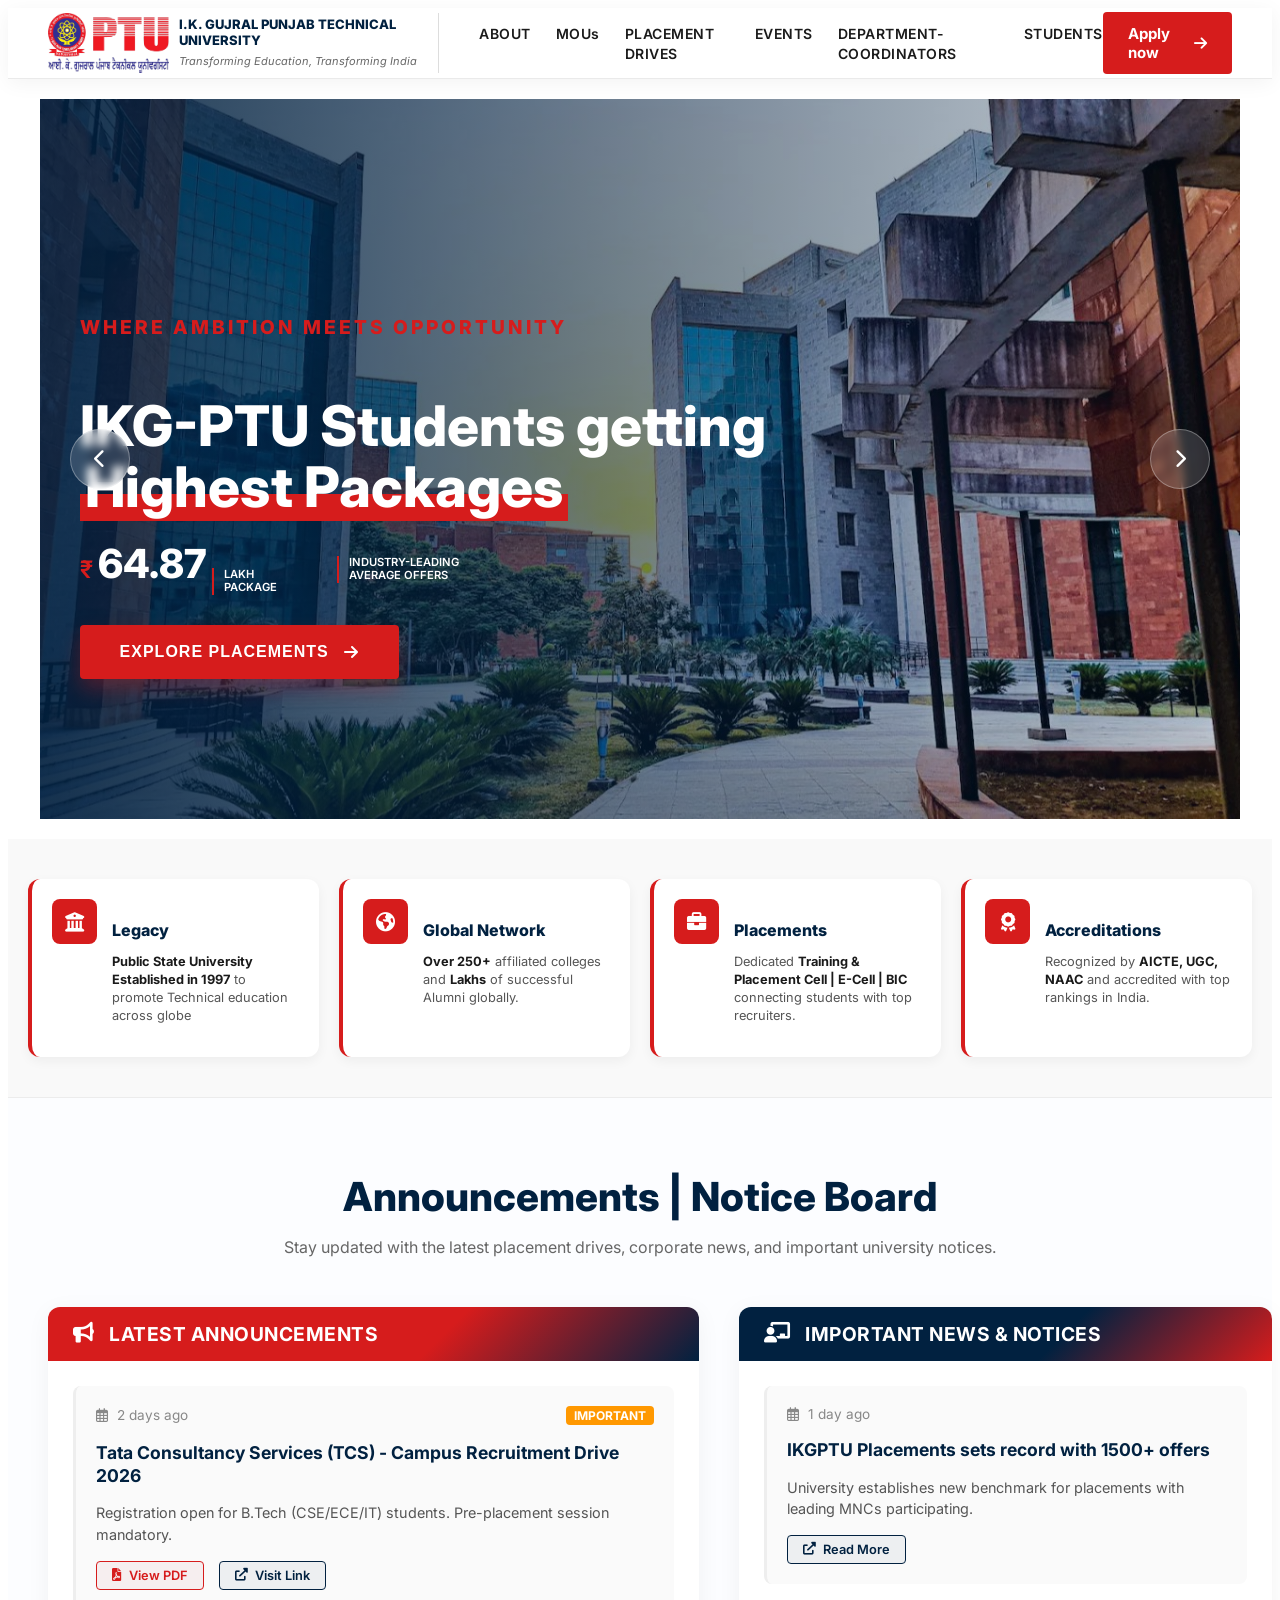
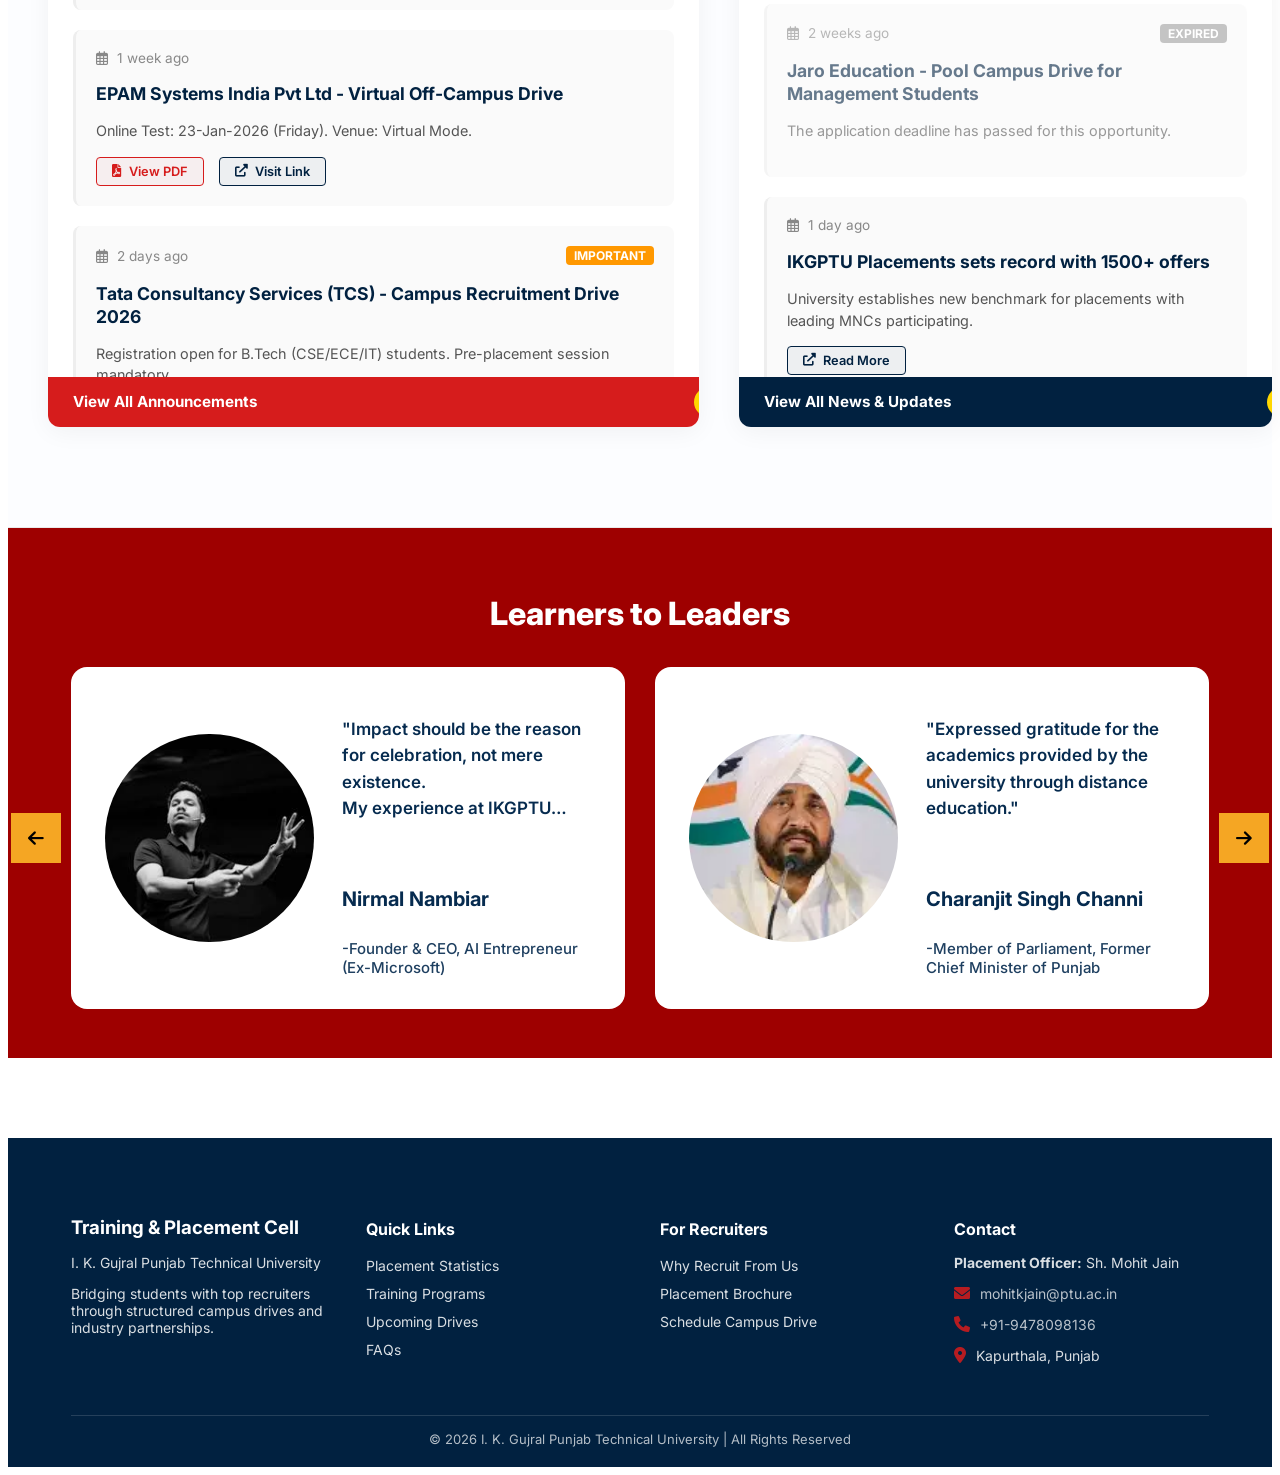
==== commit 71c31c6b: "added annoncements & notice/news" ====
--- a/index.html
+++ b/index.html
@@ -31,6 +31,8 @@
     <div id="hero-section"></div>
 
     <div id="stat-section"></div>
+
+    <div id="notices-load"></div>
 
     <div id="testimonial-section"></div>
 
@@ -73,6 +75,52 @@
           document.getElementById("stat-section").innerHTML = data;
         });
     </script>
+    
+    <script>
+        // Append this to your existing component loading logic
+        fetch('components/notices.html')
+            .then(response => response.text())
+            .then(data => {
+                document.getElementById('notices-load').innerHTML = data;
+                // Standard modal initialization can go here if needed
+            })
+            .catch(err => console.error("Failed to load notices section:", err));
+
+        /* =========================================
+        Modal (Opening Window) Trigger Logic
+        ========================================= */
+        function openModal(type) {
+            const modal = document.getElementById('noticeModal');
+            const title = document.getElementById('modalTitle');
+            const body = document.getElementById('modalBody');
+
+            modal.classList.remove('hidden');
+            document.body.style.overflow = 'hidden'; // Prevent scrolling main page
+
+            if (type === 'announcements') {
+                title.textContent = 'All Placement Announcements';
+                // In a real backend, you would use PHP/PHP-Backend to fetch and load all present records here.
+                body.innerHTML = '<p> php backend integrated later can load all present announcements here with standard cards structure.</p>';
+            } else {
+                title.textContent = 'All News & Notices';
+                // In a real backend, you would use PHP/PHP-Backend to fetch and load all present notices here.
+                body.innerHTML = '<p> php backend integrated later can load all present news updates and notices here.</p>';
+            }
+        }
+
+        function closeModal() {
+            const modal = document.getElementById('noticeModal');
+            modal.classList.add('hidden');
+            document.body.style.overflow = ''; // Restore scrolling
+        }
+
+        // Close modal when clicking outside the window
+        document.getElementById('noticeModal').addEventListener('click', function(e) {
+            if (e.target === this) {
+                closeModal();
+            }
+        });
+    </script>
 
     <script>
       fetch("components/testimonials.html")
--- a/assets/css/main.css
+++ b/assets/css/main.css
@@ -324,7 +324,7 @@
   height: 100%;
   max-width: 1200px;
   margin: 0 auto;
-  padding: 0 40px;
+  padding: 30px 40px 0 40px;
   display: flex;
   flex-direction: column;
   justify-content: center;
@@ -739,18 +739,18 @@
   padding: 20px;
   background: var(--white);
   border-radius: 12px;
-  border-left: 4px solid var(--ptu-blue);
+  border-left: 4px solid var(--ptu-red);
   transition: all 0.3s ease;
   box-shadow: 0 4px 12px rgba(0, 0, 0, 0.05);
 }
 
 .stat-card:hover {
   transform: translateY(-5px);
-  border-left-color: var(--ptu-red);
+  border-left-color: var(--ptu-blue);
 }
 
 .stat-icon-wrapper {
-  background: rgba(1, 33, 64, 0.05);
+  background: var(--ptu-red);
   min-width: 45px;
   height: 45px;
   border-radius: 8px;
@@ -761,14 +761,14 @@
 
 .stat-icon {
   font-size: 1.2rem;
+  color: var(--white);
+}
+
+.stat-card:hover .stat-icon-wrapper {
+  background: rgba(1, 33, 64, 0.05);
+}
+.stat-card:hover .stat-icon {
   color: var(--ptu-blue);
-}
-
-.stat-card:hover .stat-icon-wrapper {
-  background: var(--ptu-red);
-}
-.stat-card:hover .stat-icon {
-  color: var(--white);
 }
 
 .stat-title {
@@ -800,12 +800,12 @@
     padding: 0; /* Full width for animation */
   }
 
-  .stats-track {
-    display: flex; /* Switch to flex for sliding */
-    width: calc(300px * 8); /* Enough width for cards */
-    animation: mobileScroll 25s linear infinite;
-    grid-template-columns: none;
-  }
+    .stats-track {
+        display: flex; /* Switch to flex for sliding */
+        width: calc(300px * 8); /* Enough width for cards */
+        animation: mobileScroll 15s linear infinite;
+        grid-template-columns: none;
+    }
 
   .stat-card {
     flex: 0 0 300px; /* Force card width on mobile */
@@ -827,6 +827,318 @@
     animation-play-state: paused;
   }
 }
+
+
+/* =========================================
+   PTU ANNOUNCEMENTS & NOTICES SECTION
+========================================= */
+
+.ptu-notices-section {
+    background: #fcfdff; /* Prevents hero content from showing through during scroll */
+    min-height: 80vh; /* Targeted height */
+    padding: 40px 0 100px 0;
+    font-family: 'Inter', sans-serif;
+    border-bottom: 1px solid #eaeaea;
+}
+
+.notices-section-container {
+    max-width: 1400px;
+    margin: 0 auto;
+    padding: 0 40px;
+}
+
+/* Main Section Header (IITK Style) */
+.notices-main-header {
+    text-align: center;
+    margin-bottom: 50px;
+}
+
+.notices-main-header .section-title {
+    font-size: 2.5rem;
+    font-weight: 800;
+    color: var(--ptu-blue);
+    margin-bottom: 10px;
+}
+
+.notices-main-header .section-subtitle {
+    font-size: 1rem;
+    color: #666;
+}
+
+/* Flex Wrapper */
+.notices-flex-wrapper {
+    display: flex;
+    justify-content: space-between;
+    gap: 40px;
+    height: calc(80vh); /* Fill the vh target */
+}
+
+/* Column Styling */
+.notice-column {
+    background: #fff;
+    border-radius: 12px;
+    box-shadow: 0 5px 25px rgba(0,0,0,0.05);
+    display: flex;
+    flex-direction: column;
+    overflow: hidden;
+    position: relative; /* Context for View All sticky band */
+    transition: var(--transition);
+}
+
+.notice-column:hover {
+    box-shadow: 0 10px 40px rgba(0,0,0,0.1);
+    transform: translateY(-3px);
+}
+
+.announcements-col { flex: 0 0 55%; width: 55%; }
+.notices-col { flex: 0 0 45%; width: 45%; }
+
+/* Column Header (Crimson/Navy Gradients) */
+.column-header {
+    display: flex;
+    align-items: center;
+    padding: 15px 25px;
+    color: #fff;
+    font-size: 1.1rem;
+    font-weight: bold;
+}
+
+.header-icon { margin-right: 15px; font-size: 1.3rem; }
+.column-header h2 { font-size: 1.2rem; margin: 0; text-transform: uppercase; letter-spacing: 0.5px; }
+
+.crimson-theme { background: linear-gradient(135deg, var(--ptu-red) 60%, var(--ptu-blue) 100%); }
+.navy-theme { background: linear-gradient(135deg, var(--ptu-blue) 60%, var(--ptu-red) 100%); }
+
+/* List Container (Scrollable) */
+.notices-list-container {
+    flex: 1;
+    overflow-y: auto;
+    padding: 25px;
+    padding-bottom: 70px; /* Space for sticky band */
+}
+
+/* Notice Cards (Structured like Reference 8) */
+.notice-card {
+    padding: 20px;
+    background: #fafafa;
+    border-radius: 8px;
+    margin-bottom: 20px;
+    border-left: 3px solid #eee;
+    transition: var(--transition);
+}
+
+.notice-card:hover { background: #fff; border-left-color: var(--ptu-blue); box-shadow: 0 3px 10px rgba(0,0,0,0.05); }
+.notice-card.expired { opacity: 0.6; }
+
+.card-meta { display: flex; justify-content: space-between; align-items: center; margin-bottom: 10px; font-size: 0.85rem; color: #888; }
+.post-date i { margin-right: 5px; }
+.status-tag { font-weight: bold; text-transform: uppercase; font-size: 0.75rem; padding: 2px 8px; border-radius: 4px; color: #fff; }
+.status-tag.important { background: #ff9800; }
+.status-tag.expired { background: #9e9e9e; }
+
+.card-title { font-size: 1.1rem; color: var(--ptu-blue); margin-bottom: 10px; font-weight: 700; line-height: 1.3; }
+.card-desc { font-size: 0.9rem; color: #555; line-height: 1.5; margin-bottom: 15px; }
+
+/* Card Action Buttons */
+.card-actions { display: flex; gap: 15px; }
+.card-actions a {
+    text-decoration: none;
+    font-size: 0.8rem;
+    font-weight: 600;
+    padding: 6px 15px;
+    border-radius: 4px;
+    display: flex;
+    align-items: center;
+    gap: 7px;
+    transition: var(--transition);
+}
+
+.btn-pdf { color: var(--ptu-red); border: 1px solid var(--ptu-red); background: rgba(165, 28, 48, 0.05); }
+.btn-pdf:hover { background: var(--ptu-red); color: #fff; }
+
+.btn-link { color: var(--ptu-blue); border: 1px solid var(--ptu-blue); background: rgba(0, 46, 91, 0.05); }
+.btn-link:hover { background: var(--ptu-blue); color: #fff; }
+
+/* View All Band (IITK Style) */
+.view-all-band {
+    position: absolute;
+    bottom: 0;
+    left: 0;
+    width: 100%;
+    height: 50px;
+    display: flex;
+    justify-content: space-between;
+    align-items: center;
+    padding: 0 25px;
+    color: #fff;
+    text-decoration: none;
+    font-weight: bold;
+    font-size: 0.95rem;
+    transition: var(--transition);
+    z-index: 5;
+}
+
+.crimson-band { background: var(--ptu-red); }
+.navy-band { background: var(--ptu-blue); }
+
+.view-all-band:hover {
+    padding-left: 30px;
+    opacity: 0.9;
+}
+
+.icon-circle {
+    width: 30px;
+    height: 30px;
+    background: #FFD700; /* Gold accent for icons */
+    border-radius: 50%;
+    display: flex;
+    align-items: center;
+    justify-content: center;
+    color: var(--text-dark);
+}
+
+/* =========================================
+   MODAL OVERLAY (Opening Window)
+========================================= */
+.notices-modal-overlay {
+    position: fixed;
+    top: 0;
+    left: 0;
+    width: 100%;
+    height: 100%;
+    background: rgba(0, 0, 0, 0.7);
+    display: flex;
+    justify-content: center;
+    align-items: center;
+    z-index: 2000;
+    backdrop-filter: blur(5px);
+    transition: var(--transition);
+}
+
+.notices-modal-overlay.hidden {
+    opacity: 0;
+    visibility: hidden;
+    pointer-events: none;
+}
+
+.modal-window {
+    background: #fff;
+    width: 80%;
+    max-width: 1000px;
+    height: 80%;
+    border-radius: 12px;
+    overflow: hidden;
+    display: flex;
+    flex-direction: column;
+    box-shadow: 0 20px 60px rgba(0,0,0,0.3);
+    animation: modalSlideIn 0.4s ease;
+}
+
+@keyframes modalSlideIn {
+    from { transform: translateY(50px); opacity: 0; }
+    to { transform: translateY(0); opacity: 1; }
+}
+
+.modal-header {
+    display: flex;
+    justify-content: space-between;
+    align-items: center;
+    padding: 20px 30px;
+    border-bottom: 1px solid #eee;
+    background: #fafafa;
+}
+
+.modal-header h2 { margin: 0; color: var(--ptu-blue); font-weight: 800; font-size: 1.5rem; }
+.close-modal {
+    background: none;
+    border: none;
+    font-size: 2rem;
+    color: #aaa;
+    cursor: pointer;
+    transition: var(--transition);
+}
+.close-modal:hover { color: var(--ptu-red); }
+
+.modal-body {
+    flex: 1;
+    overflow-y: auto;
+    padding: 40px;
+}
+
+/* Custom Scrollbars */
+.scrollbar-crimson::-webkit-scrollbar,
+.scrollbar-navy::-webkit-scrollbar,
+.modal-body::-webkit-scrollbar { width: 6px; }
+
+.scrollbar-crimson::-webkit-scrollbar-thumb { background: rgba(165, 28, 48, 0.2); border-radius: 10px; }
+.scrollbar-navy::-webkit-scrollbar-thumb { background: rgba(0, 46, 91, 0.2); border-radius: 10px; }
+.modal-body::-webkit-scrollbar-thumb { background: rgba(0, 46, 91, 0.1); border-radius: 10px; }
+
+/* Responsive Adjustments */
+/* =========================================
+   FIXED MOBILE RESPONSIVE UPDATES
+========================================= */
+
+@media (max-width: 1024px) {
+    /* Allow the section to grow but keep containers constrained */
+    .notices-flex-wrapper {
+        flex-direction: column;
+        height: auto; /* Wrapper grows to hold both stacked boxes */
+        gap: 30px;
+    }
+
+    .announcements-col, 
+    .notices-col {
+        width: 100%;
+        flex: none; 
+        /* Enforce fixed height for the column box in mobile */
+        height: 80vh; 
+        max-height: 600px; /* Optional: prevents it from being TOO long on large tablets */
+        margin-bottom: 20px;
+        display: flex;
+        flex-direction: column;
+        position: relative;
+    }
+
+    /* Ensure the list container takes the remaining space and scrolls */
+    .notices-list-container {
+        flex: 1; 
+        overflow-y: auto;
+        -webkit-overflow-scrolling: touch; /* Smooth scrolling for iOS */
+        padding-bottom: 60px; /* Space for the absolute positioned View All band */
+    }
+
+    /* Keep the View All band pinned to the bottom of the 80vh box */
+    .view-all-band {
+        position: absolute;
+        bottom: 0;
+        left: 0;
+        width: 100%;
+        z-index: 10;
+    }
+}
+
+@media (max-width: 768px) {
+    .notices-section-container {
+        padding: 0 15px;
+    }
+
+    .notices-main-header .section-title {
+        font-size: 1.8rem;
+    }
+
+    /* Slightly shorter fixed height for small phones to keep UI tight */
+    .announcements-col, 
+    .notices-col {
+        height: 75vh;
+    }
+
+    .modal-window {
+        width: 95%;
+        height: 90%;
+    }
+}
+
 
 /* Footer Styling */
 
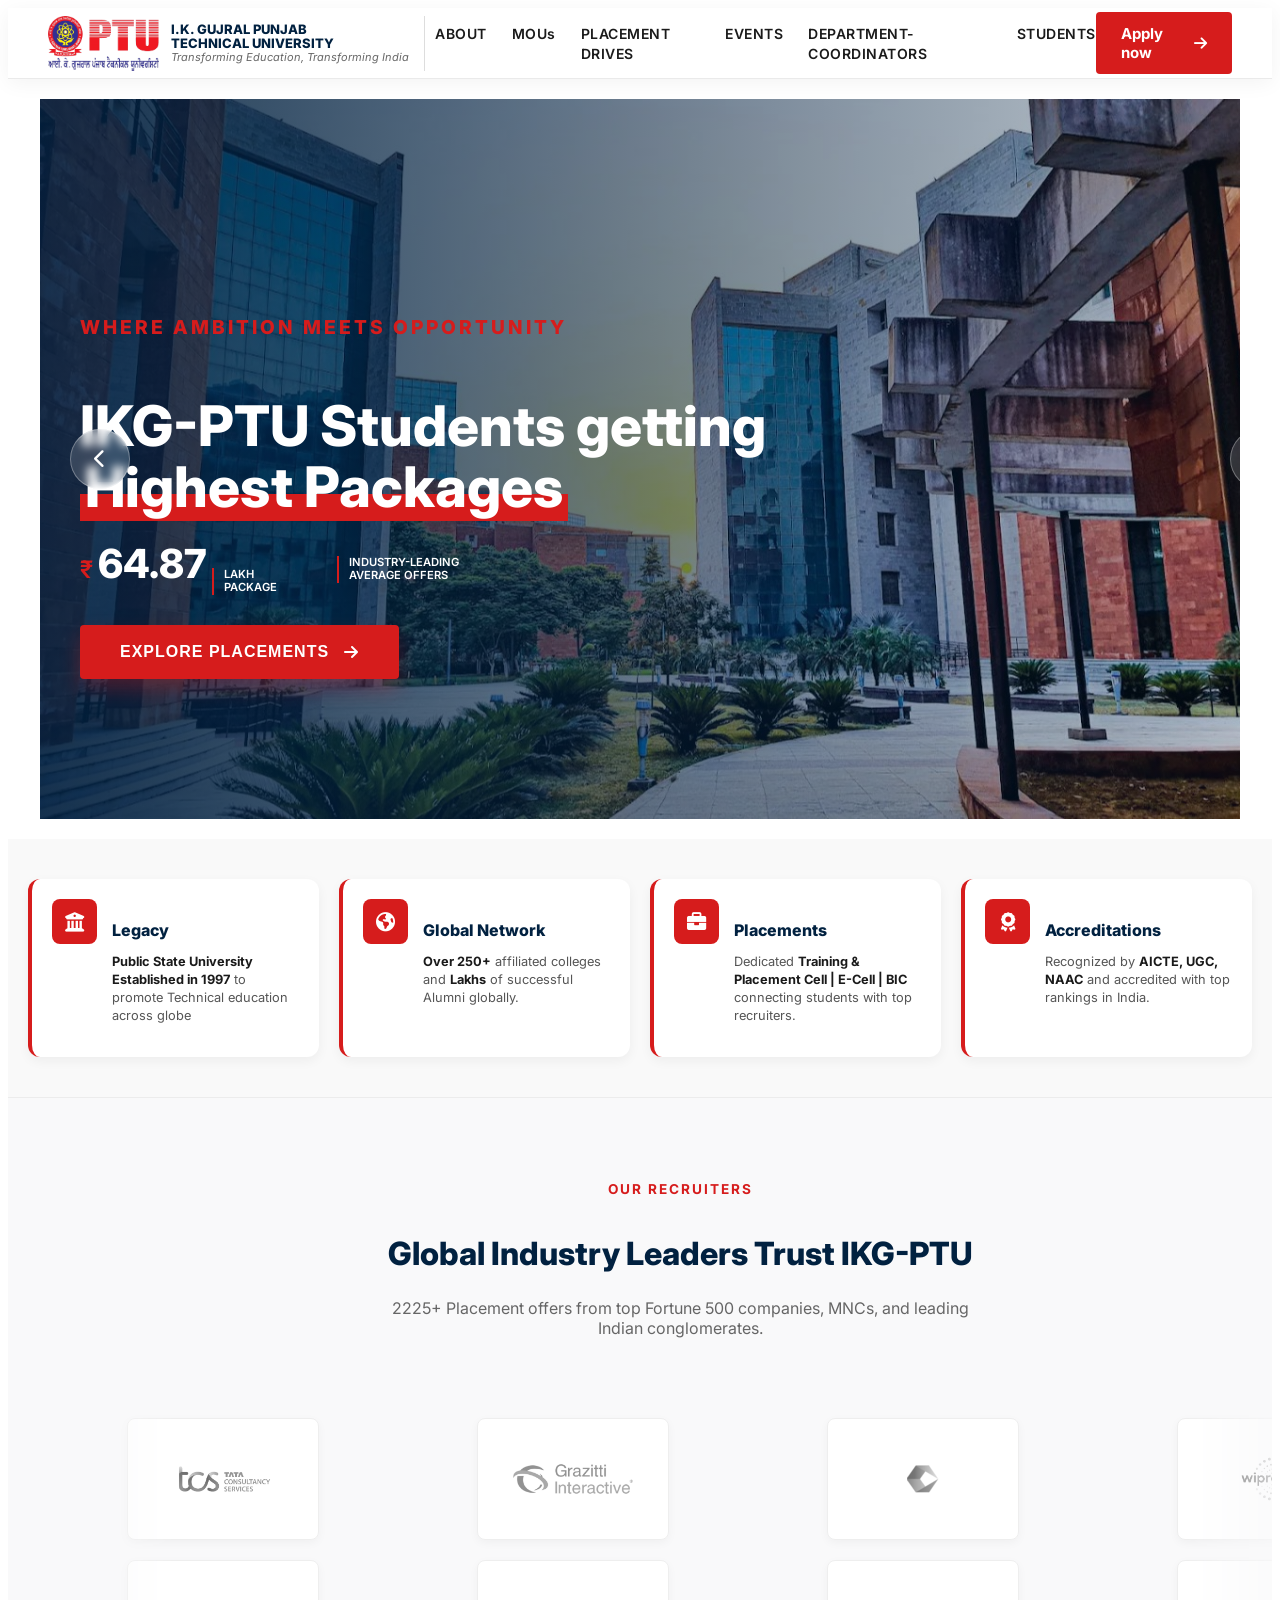
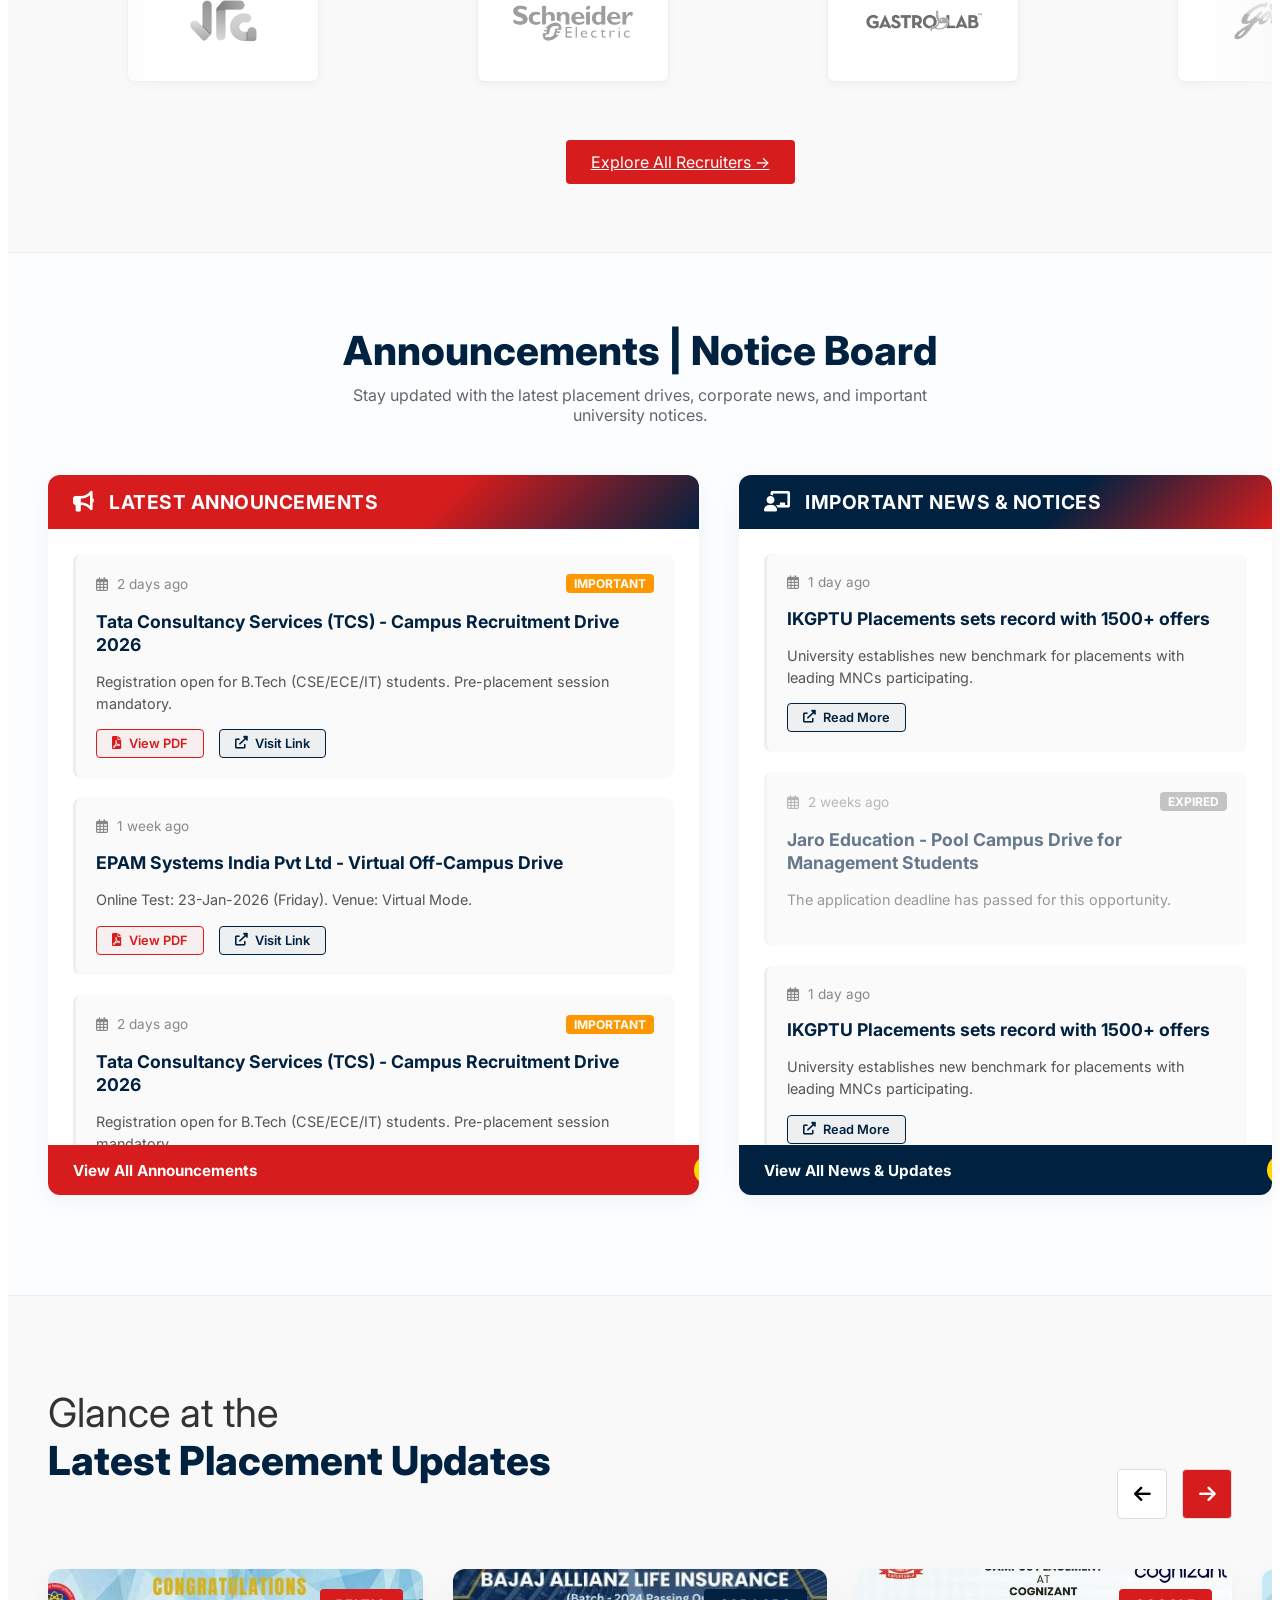
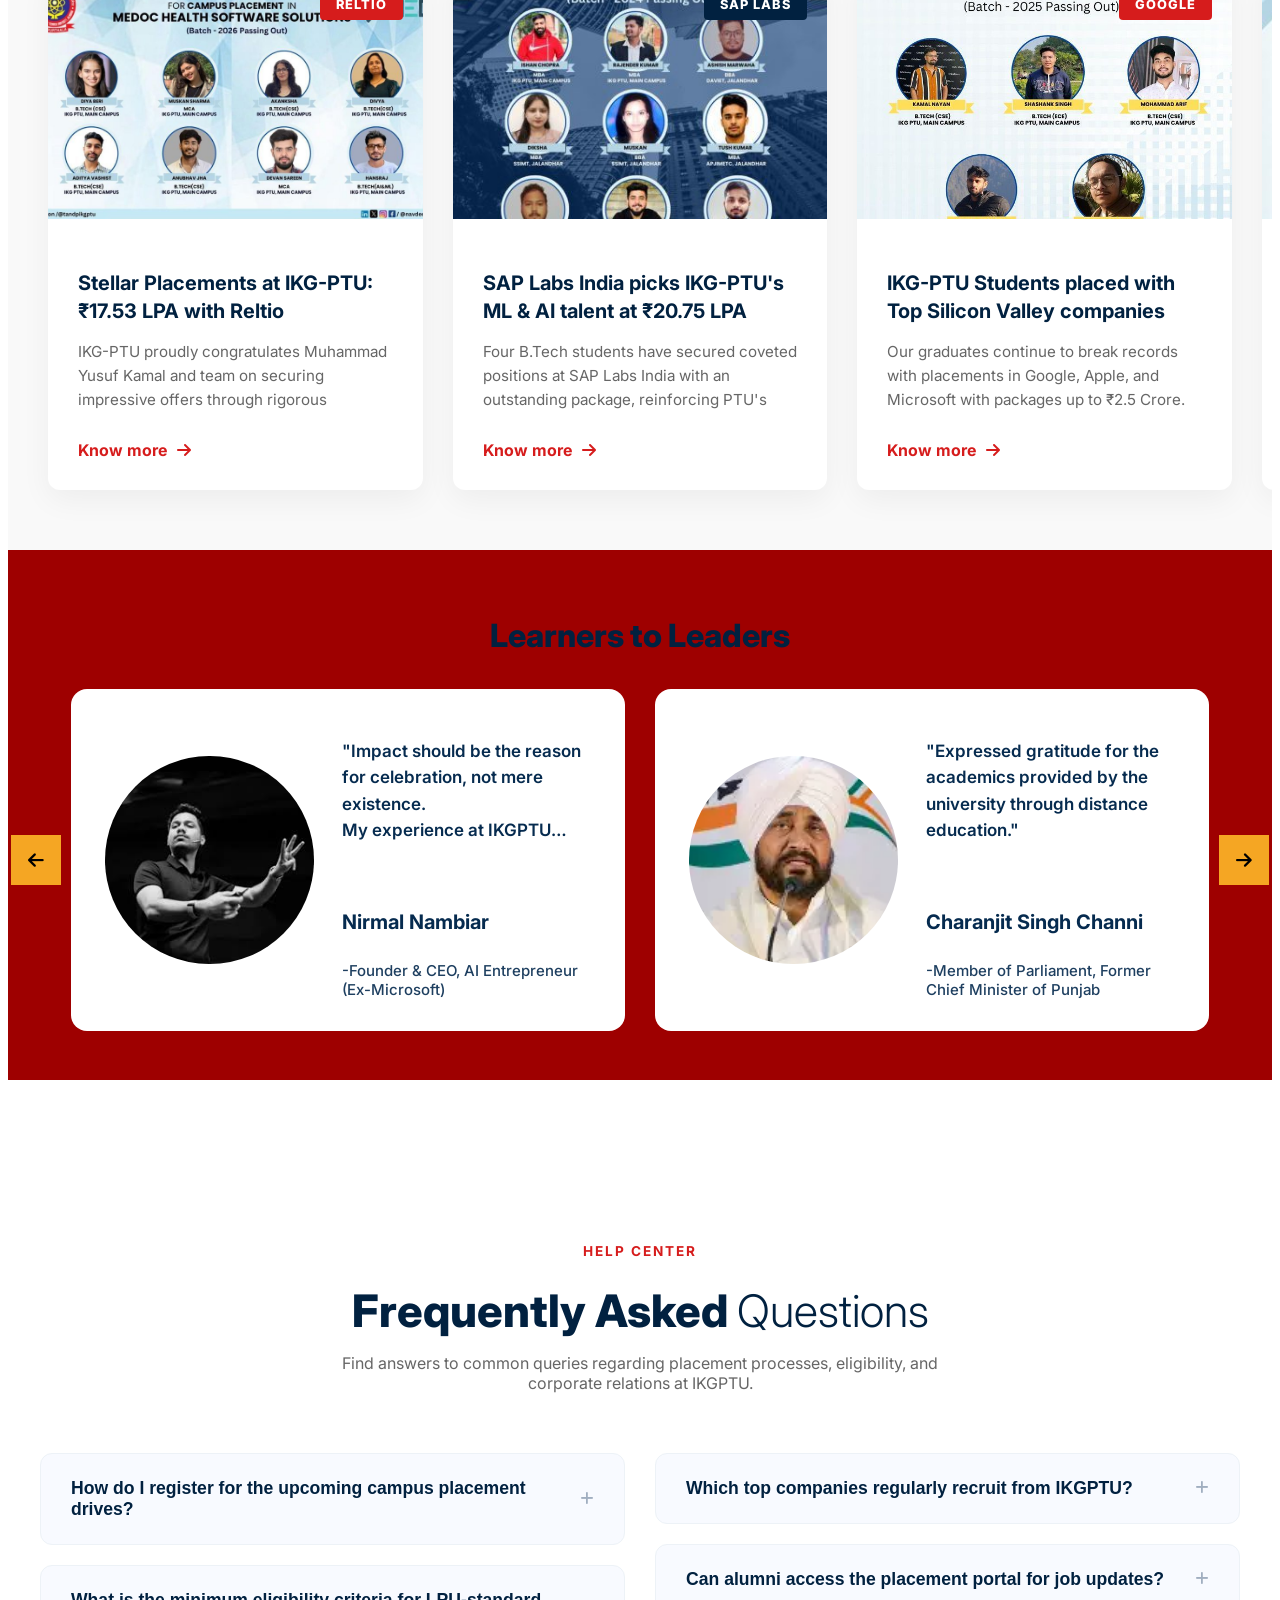
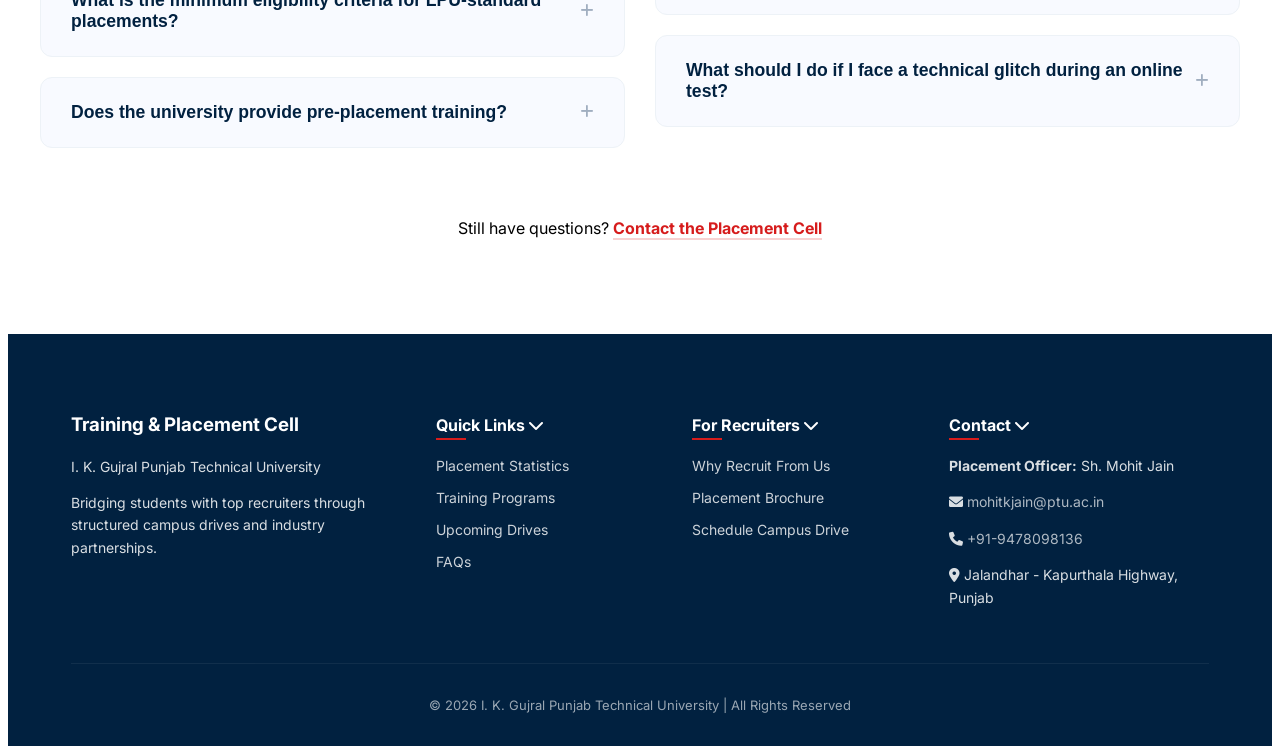
==== commit 83863e18: "done" ====
--- a/index.html
+++ b/index.html
@@ -32,9 +32,15 @@
 
     <div id="stat-section"></div>
 
+    <div id="recruiters-section"></div>
+
     <div id="notices-load"></div>
 
+    <div id="latest-placements-load"></div>
+
     <div id="testimonial-section"></div>
+
+    <div id="faq-section"></div>
 
     <div id="footer-placeholder"></div>
 
@@ -74,6 +80,14 @@
         .then((data) => {
           document.getElementById("stat-section").innerHTML = data;
         });
+    </script>
+
+    <script>
+        fetch('components/companies.html')
+      .then(response => response.text())
+      .then(data => {
+          document.getElementById('recruiters-section').innerHTML = data;
+      });
     </script>
     
     <script>
@@ -132,13 +146,126 @@
     </script>
 
     <script>
-      // Load the Footer
-      fetch("components/footer.html")
-        .then((response) => response.text())
-        .then((data) => {
-          document.getElementById("footer-placeholder").innerHTML = data;
-        });
-    </script>
+      // Component Loader
+        fetch('components/latestPlacement.html')
+            .then(res => res.text())
+            .then(data => {
+                document.getElementById('latest-placements-load').innerHTML = data;
+                initPlacementSlider(); // Initialize the slider logic after loading
+            });
+
+        // Simple Slider Logic
+        function initPlacementSlider() {
+            const track = document.getElementById('placements-track');
+            const next = document.getElementById('placement-next');
+            const prev = document.getElementById('placement-prev');
+            let index = 0;
+
+            next.addEventListener('click', () => {
+                const cardWidth = document.querySelector('.placement-card').offsetWidth + 30;
+                const max = track.children.length - (window.innerWidth > 1024 ? 3 : 1);
+                if (index < max) {
+                    index++;
+                    track.style.transform = `translateX(-${index * cardWidth}px)`;
+                }
+            });
+
+            prev.addEventListener('click', () => {
+                const cardWidth = document.querySelector('.placement-card').offsetWidth + 30;
+                if (index > 0) {
+                    index--;
+                    track.style.transform = `translateX(-${index * cardWidth}px)`;
+                }
+            });
+        }
+    </script>
+
+    <script>
+        // 1. Fetch the FAQ component
+        fetch("components/faq.html")
+          .then((response) => response.text())
+          .then((data) => {
+            // 2. Inject the HTML into the container
+            const container = document.getElementById("faq-section");
+            container.innerHTML = data;
+
+            // 3. Initialize the Accordion logic ONLY after data is loaded
+            initFaqAccordion();
+          })
+          .catch(err => console.error("Error loading FAQ:", err));
+
+        function initFaqAccordion() {
+          const faqItems = document.querySelectorAll('.faq-item');
+
+          faqItems.forEach(item => {
+            const question = item.querySelector('.faq-question');
+            
+            question.addEventListener('click', () => {
+              // Check if current item is already active
+              const isActive = item.classList.contains('active');
+
+              // Close all other items (Accordion effect)
+              faqItems.forEach(otherItem => {
+                otherItem.classList.remove('active');
+              });
+
+              // Toggle the clicked item (if it wasn't active, open it)
+              if (!isActive) {
+                item.classList.add('active');
+              }
+            });
+          });
+        }
+      </script>
+
+    <script>
+  // 1. Fetch the Footer
+  fetch("components/footer.html")
+    .then((response) => response.text())
+    .then((data) => {
+      // 2. Inject the HTML
+      document.getElementById("footer-placeholder").innerHTML = data;
+
+      // 3. IMPORTANT: Initialize the accordion logic ONLY after the HTML is injected
+      initFooterAccordion();
+    })
+    .catch(err => console.error("Error loading footer:", err));
+
+  // Footer Mobile Accordion Logic
+  function initFooterAccordion() {
+    // We select toggles here because they now exist in the DOM
+    const toggles = document.querySelectorAll('.footer-toggle');
+    
+    if (toggles.length > 0) {
+      toggles.forEach(toggle => {
+        toggle.addEventListener('click', () => {
+          // Check if we are on mobile view
+          if (window.innerWidth <= 768) {
+            const parent = toggle.parentElement;
+            
+            // Close other accordion columns
+            document.querySelectorAll('.accordion-col').forEach(col => {
+              if (col !== parent) col.classList.remove('active');
+            });
+
+            // Toggle the clicked one
+            parent.classList.toggle('active');
+          }
+        });
+      });
+    }
+  }
+
+  // Handle window resizing (Optional but professional)
+  window.addEventListener('resize', () => {
+    if (window.innerWidth > 768) {
+      // Remove active classes if user rotates phone to landscape/desktop
+      document.querySelectorAll('.accordion-col').forEach(col => {
+        col.classList.remove('active');
+      });
+    }
+  });
+</script>
 
     <script src="assets/js/hero-slider.js"></script>
 
--- a/assets/css/main.css
+++ b/assets/css/main.css
@@ -30,7 +30,19 @@
 .nav-brand {
   display: flex;
   align-items: center;
-  gap: 20px;
+  cursor: pointer;
+  flex-shrink: 1; /* Allows the brand to shrink if menu needs space */
+  min-width: 0;   /* Fixes flexbox overflow issues */
+}
+
+.logo-wrapper {
+  border-right: 1px solid #ddd;
+  padding-right: 15px;
+  margin-right: 5px;
+  display: flex;
+  gap: 12px;
+  align-items: center;
+  transition: var(--transition);
 }
 .nav-brand:hover {
   display: flex;
@@ -38,32 +50,39 @@
   gap: 20px;
   cursor: pointer;
 }
-.logo-wrapper {
-  border-right: 1px solid #ddd;
-  padding-right: 20px;
-  display: flex;
-  gap: 10px;
-  align-items: center;
-}
 .brand-logo {
-  height: 60px;
-}
+  height: 55px; /* Slightly smaller for better fit */
+  width: auto;
+  flex-shrink: 0;
+}
+
+.logo-text {
+  display: flex;
+  flex-direction: column;
+  justify-content: center;
+  min-width: 0;
+}
+
 .univ-name {
   display: block;
   font-weight: 800;
-  font-size: 13px;
+  font-size: clamp(10px, 2vw, 13px); /* Fluid font: min 10px, max 13px */
   color: var(--ptu-blue);
-  line-height: 1.2;
+  line-height: 1.1;
+  white-space: nowrap; /* Prevents awkward word breaking */
+  transition: var(--transition);
 }
 .univ-name:hover {
   color: var(--ptu-red);
 }
 .tagline {
-  font-size: 11px;
+  font-size: clamp(8px, 1.5vw, 11px); /* Fluid font for tagline */
   color: #666;
   font-style: italic;
-}
-
+  white-space: nowrap;
+  overflow: hidden;
+  text-overflow: ellipsis; /* Gracefully cuts off if too long */
+}
 /* Navigation Links */
 .nav-list {
   display: flex;
@@ -165,6 +184,16 @@
     height: 70px; /* Slimmer for mobile */
   }
 
+  .logo-wrapper {
+    padding-right: 10px;
+    gap: 8px;
+    border-right: none; /* Remove border on mobile to save horizontal pixels */
+  }
+
+  .brand-logo {
+    height: 45px; /* Smaller logo for mobile */
+  }
+
   /* Keep branding and hamburger on top */
   .nav-brand {
     z-index: 1100;
@@ -240,6 +269,23 @@
     width: 80%;
     justify-content: center;
     background: var(--ptu-red);
+  }
+}
+
+@media (max-width: 480px) {
+  /* On very small phones, we hide the tagline to prioritize the University Name */
+  .tagline {
+    display: none;
+  }
+
+  .univ-name {
+    font-size: 11px;
+    white-space: normal; /* Allow name to wrap to 2 lines instead of expanding navbar */
+    max-width: 150px;
+  }
+
+  .logo-wrapper {
+    padding-right: 5px;
   }
 }
 
@@ -826,6 +872,222 @@
   .stats-track:active {
     animation-play-state: paused;
   }
+}
+
+/* --- IKGPTU Company Slider Section --- */
+.ptu-companies-slider {
+  padding: 80px 0;
+  background-color: #f9f9fa; /* Prevents hero content from showing through during scroll */
+  overflow: hidden; /* Important for slider effect */
+  border-bottom: 1px solid #eaeaea;
+  font-family: 'Inter', sans-serif;
+}
+
+.slider-container {
+  max-width: 1400px;
+  margin: 0 auto;
+  padding: 0 40px;
+  position: relative;
+}
+
+/* Companies Header */
+.companies-header {
+  text-align: center;
+  margin-bottom: 60px;
+}
+
+.eyebrow {
+  display: inline-block;
+  font-weight: 700;
+  font-size: 0.85rem;
+  color: var(--ptu-red);
+  letter-spacing: 2px;
+  text-transform: uppercase;
+  margin-bottom: 10px;
+}
+
+.section-title {
+  font-size: 2.8rem;
+  font-weight: 800;
+  color: var(--ptu-blue);
+  margin-bottom: 15px;
+}
+
+.section-subtitle {
+  font-size: 1rem;
+  color: #666;
+  max-width: 600px;
+  margin: 0 auto;
+}
+
+/* Infinite Track Logic */
+.company-track-wrapper {
+  display: flex;
+  flex-direction: column;
+  gap: 20px;
+  padding: 20px 0;
+  /* World Class Fade Effect: Gradient overlays on left and right */
+  -webkit-mask-image: linear-gradient(to right, transparent, black 10%, black 90%, transparent);
+  mask-image: linear-gradient(to right, transparent, black 10%, black 90%, transparent);
+}
+
+.company-track {
+  display: flex;
+  justify-content: space-around;
+  width: calc(200px * 14); /* Number of logos in one group * Width of logo * 2 for seamlessness */
+}
+
+/* The Advanced Animation */
+@keyframes infiniteScroll {
+  0% { transform: translateX(0); }
+  100% { transform: translateX(calc(-200px * 7)); } /* Must move exactly the width of the original Group 1 */
+}
+
+.row-fast {
+  animation: infiniteScroll 40s linear infinite; /* Adjust time for speed */
+}
+
+.row-reverse {
+  animation: infiniteScroll 50s linear infinite reverse; /* Adds complexity & professionalism */
+}
+
+/* Company Logo Card (Hover Effectiveness) */
+.company-logo {
+  flex: 0 0 160px; /* Base width */
+  height: 90px;
+  display: flex;
+  align-items: center;
+  justify-content: center;
+  margin: 0 20px;
+  padding: 15px;
+  background: #fff;
+  border-radius: 8px;
+  border: 1px solid #eee;
+  box-shadow: 0 3px 10px rgba(0, 0, 0, 0.04);
+  transition: var(--transition);
+}
+
+.company-logo img {
+  max-width: 120px;
+  max-height: 60px;
+  width: auto;
+  height: auto;
+  filter: grayscale(1); /* Start as grey for high-end look */
+  opacity: 0.7;
+  transition: var(--transition);
+}
+
+/* World Standard Hover Effects */
+.company-logo:hover {
+  border-color: var(--ptu-red);
+  transform: scale(1.1) translateY(-5px); /* Trendy 'lift' effect */
+  box-shadow: 0 10px 30px rgba(165, 28, 48, 0.15); /* PTU Red Glow */
+}
+
+.company-logo:hover img {
+  filter: grayscale(0); /* Return to color on hover */
+  opacity: 1;
+}
+
+/* Companies Footer */
+.companies-footer {
+  text-align: center;
+  margin-top: 50px;
+}
+
+/* Adjust the existing .btn-primary from previous prompts */
+.companies-footer .btn-primary {
+  background: var(--ptu-red);
+   /* Contrast Orange for CTAs, or use var(--ptu-red) */
+  color: white;
+  padding: 12px 25px;
+  border-radius: 4px;
+}
+
+.companies-footer .btn-primary:hover {
+  background: var(--ptu-blue);
+  transform: translateY(-2px);
+  box-shadow: 0 5px 15px rgba(0,0,0,0.2);
+}
+
+/* --- Responsive Adaptations --- */
+@media (max-width: 1024px) {
+  .section-title { font-size: 2.2rem; }
+  .slider-container { padding: 0 20px; }
+  .companies-header { margin-bottom: 40px; }
+}
+
+/* --- Updated Responsive Adaptations for Mobile Slider --- */
+
+@media (max-width: 768px) {
+    .ptu-companies-slider { 
+        padding: 40px 0; 
+    }
+    
+    .companies-header .section-title { 
+        font-size: 1.8rem; 
+        padding: 0 10px;
+    }
+
+    .section-subtitle { 
+        font-size: 0.85rem; 
+        padding: 0 15px; 
+    }
+
+    /* Keep the "fade" effect on mobile but make it subtler */
+    .company-track-wrapper {
+        -webkit-mask-image: linear-gradient(to right, transparent, black 15%, black 85%, transparent);
+        mask-image: linear-gradient(to right, transparent, black 15%, black 85%, transparent);
+        gap: 10px; /* Tighter gap for mobile */
+        padding: 10px 0;
+    }
+
+    /* Re-enable and optimize the animation for mobile */
+    .company-track {
+        display: flex;
+        flex-wrap: nowrap; /* Prevent wrapping to grid */
+        width: max-content; /* Ensure it stays in one long line */
+    }
+
+    /* Speed up the animation slightly for mobile's smaller width */
+    .row-fast {
+        animation: infiniteScroll 25s linear infinite; 
+    }
+
+    .row-reverse {
+        animation: infiniteScroll 30s linear infinite reverse;
+    }
+
+    /* Scale down the logo cards for mobile screens */
+    .company-logo {
+        flex: 0 0 120px; /* Smaller base width for mobile */
+        height: 65px;
+        margin: 0 10px;
+        padding: 8px;
+    }
+
+    .company-logo img {
+        max-width: 80px;
+        max-height: 40px;
+        filter: grayscale(0); /* On mobile, keep logos in color for better visibility */
+        opacity: 1;
+    }
+
+    /* Adjust the animation keyframes for the smaller logo width */
+    @keyframes infiniteScroll {
+        0% { transform: translateX(0); }
+        /* 120px (width) + 20px (margin total) = 140px. 140 * 7 logos = 980px */
+        100% { transform: translateX(-980px); } 
+    }
+    
+    .companies-footer {
+        margin-top: 30px;
+    }
+    
+    .companies-footer .btn-primary {
+        padding: 10px 20px;
+        font-size: 14px;
+    }
 }
 
 
@@ -1139,110 +1401,434 @@
     }
 }
 
-
-/* Footer Styling */
-
+/* =========================================
+   LATEST PLACEMENTS SECTION STYLING
+========================================= */
+.latest-placements-section {
+    padding: 60px 0;
+    background-color: #f9f9f9;
+    overflow: hidden;
+    font-family: "Inter", sans-serif;
+}
+
+.latest-placements-section .container {
+    max-width: 1400px;
+    margin: 0 auto;
+    padding: 0 40px;
+}
+
+/* Section Header */
+.section-header {
+    display: flex;
+    justify-content: space-between;
+    align-items: flex-end;
+    margin-bottom: 50px;
+}
+
+.section-header .title {
+    font-size: 2.5rem;
+    font-weight: 400;
+    color: #333;
+    line-height: 1.2;
+}
+
+.section-header .title span {
+    font-weight: 800;
+    color: var(--ptu-blue);
+    display: block;
+}
+
+/* Slider Controls */
+.slider-controls {
+    display: flex;
+    gap: 15px;
+}
+
+.control-btn {
+    width: 50px;
+    height: 50px;
+    border-radius: 4px;
+    border: 1px solid #ddd;
+    background: #fff;
+    cursor: pointer;
+    transition: var(--transition);
+    display: flex;
+    align-items: center;
+    justify-content: center;
+    font-size: 1.2rem;
+}
+
+.control-btn:hover {
+    background: var(--ptu-red);
+    color: #fff;
+    border-color: var(--ptu-red);
+}
+
+.control-btn.next {
+    background: var(--ptu-red);
+    color: #fff;
+}
+
+/* Slider Track */
+.placements-slider-wrapper {
+    overflow: visible; /* Allows shadows to show */
+}
+
+.placements-track {
+    display: flex;
+    gap: 30px;
+    transition: transform 0.5s ease;
+}
+
+/* Placement Cards */
+.placement-card {
+    flex: 0 0 calc(33.333% - 20px);
+    background: #fff;
+    border-radius: 12px;
+    overflow: hidden;
+    box-shadow: 0 10px 30px rgba(0,0,0,0.05);
+    transition: var(--transition);
+}
+
+.placement-card:hover {
+    transform: translateY(-10px);
+    box-shadow: 0 20px 40px rgba(0,0,0,0.12);
+}
+
+.card-image-wrapper {
+    position: relative;
+    height: 250px;
+    overflow: hidden;
+}
+
+.card-image-wrapper img {
+    width: 100%;
+    height: 100%;
+    object-fit: cover;
+    transition: transform 0.6s ease;
+}
+
+.placement-card:hover .card-image-wrapper img {
+    transform: scale(1.1);
+}
+
+.company-badge {
+    position: absolute;
+    top: 20px;
+    right: 20px;
+    padding: 8px 16px;
+    background: var(--ptu-red);
+    color: #fff;
+    font-weight: 800;
+    font-size: 0.8rem;
+    border-radius: 4px;
+    letter-spacing: 1px;
+}
+
+.company-badge.navy { background: var(--ptu-blue); }
+
+.card-content {
+    padding: 30px;
+}
+
+.placement-title {
+    font-size: 1.25rem;
+    font-weight: 700;
+    color: var(--ptu-blue);
+    margin-bottom: 15px;
+    line-height: 1.4;
+}
+
+.placement-desc {
+    font-size: 0.95rem;
+    color: #666;
+    line-height: 1.6;
+    margin-bottom: 25px;
+    height: 75px; /* Keeps card heights consistent */
+    overflow: hidden;
+}
+
+.know-more-link {
+    text-decoration: none;
+    color: var(--ptu-red);
+    font-weight: 700;
+    display: flex;
+    align-items: center;
+    gap: 10px;
+    transition: var(--transition);
+}
+
+.know-more-link:hover {
+    gap: 15px;
+    color: var(--ptu-blue);
+}
+
+/* Responsive */
+@media (max-width: 1024px) {
+    .placement-card { flex: 0 0 calc(50% - 15px); }
+}
+
+@media (max-width: 768px) {
+    .placement-card { flex: 0 0 100%; }
+    .section-header { flex-direction: column; align-items: flex-start; gap: 20px; }
+}
+
+/* =========================================
+   ADVANCED FAQ SECTION STYLING
+========================================= */
+.ptu-faq-section {
+    padding: 80px 0;
+    background: #ffffff;
+    font-family: 'Inter', sans-serif;
+}
+
+.faq-header {
+    text-align: center;
+    margin-bottom: 60px;
+}
+
+.faq-header .eyebrow {
+    color: var(--ptu-red);
+    font-weight: 700;
+    letter-spacing: 2px;
+    font-size: 0.85rem;
+    text-transform: uppercase;
+}
+
+.faq-header .section-title {
+    font-size: 2.8rem;
+    color: var(--ptu-blue);
+    margin: 15px 0;
+}
+
+.faq-header .section-title span {
+    font-weight: 300;
+}
+
+/* FAQ Grid Layout */
+.faq-grid {
+    display: grid;
+    grid-template-columns: 1fr 1fr;
+    gap: 30px;
+    max-width: 1200px;
+    margin: 0 auto;
+}
+
+.faq-item {
+    background: #f8faff;
+    border: 1px solid #edf2f7;
+    border-radius: 12px;
+    margin-bottom: 20px;
+    overflow: hidden;
+    transition: all 0.3s cubic-bezier(0.4, 0, 0.2, 1);
+}
+
+.faq-item:hover {
+    border-color: var(--ptu-red);
+    box-shadow: 0 10px 25px rgba(214, 28, 28, 0.05);
+}
+
+.faq-question {
+    width: 100%;
+    padding: 24px 30px;
+    display: flex;
+    justify-content: space-between;
+    align-items: center;
+    background: none;
+    border: none;
+    text-align: left;
+    cursor: pointer;
+    font-size: 1.1rem;
+    font-weight: 600;
+    color: var(--ptu-blue);
+    transition: color 0.3s ease;
+}
+
+.faq-question i {
+    font-size: 0.9rem;
+    color: #a0aec0;
+    transition: transform 0.4s ease;
+}
+
+/* Open State Animation */
+.faq-item.active {
+    background: #fff;
+    border-color: var(--ptu-red);
+    box-shadow: 0 15px 35px rgba(0, 0, 0, 0.08);
+}
+
+.faq-item.active .faq-question {
+    color: var(--ptu-red);
+}
+
+.faq-item.active .faq-question i {
+    transform: rotate(45deg);
+    color: var(--ptu-red);
+}
+
+.faq-answer {
+    max-height: 0;
+    overflow: hidden;
+    transition: max-height 0.4s ease-out, padding 0.3s ease;
+    padding: 0 30px;
+}
+
+.faq-item.active .faq-answer {
+    max-height: 200px;
+    padding-bottom: 24px;
+}
+
+.faq-answer p {
+    color: #4a5568;
+    line-height: 1.7;
+    font-size: 0.95rem;
+}
+
+.faq-footer {
+    text-align: center;
+    margin-top: 50px;
+}
+
+.faq-footer a {
+    color: var(--ptu-red);
+    font-weight: 700;
+    text-decoration: none;
+    border-bottom: 2px solid rgba(214, 28, 28, 0.2);
+    transition: all 0.3s ease;
+}
+
+.faq-footer a:hover {
+    border-bottom-color: var(--ptu-red);
+}
+
+/* Responsive Adjustments */
+@media (max-width: 1024px) {
+    .faq-grid { grid-template-columns: 1fr; }
+    .faq-header .section-title { font-size: 2.2rem; }
+}
+
+/* --- PTU Theme Footer --- */
 .site-footer {
-  background-color: #012140;
-  color: var(--white);
+  background-color: #012140; /* PTU Navy Blue */
+  color: #ffffff;
   padding: 60px 5% 20px;
   font-family: "Inter", sans-serif;
 }
 
 .footer-container {
   display: grid;
-  grid-template-columns: repeat(auto-fit, minmax(220px, 1fr));
+  grid-template-columns: 1.5fr 1fr 1fr 1.2fr;
   gap: 40px;
-  margin-bottom: 40px;
-}
-
-.footer-col h3,
-.footer-col h4 {
-  margin-bottom: 15px;
+  max-width: 1400px;
+  margin: 0 auto 40px;
+}
+
+.footer-col h3, .footer-col h4 {
+  color: #ffffff;
+  margin-bottom: 20px;
   font-weight: 700;
+  position: relative;
+}
+
+.footer-col h4::after {
+  content: '';
+  position: absolute;
+  left: 0;
+  bottom: -5px;
+  width: 30px;
+  height: 2px;
+  background: #d61c1c; /* PTU Red */
 }
 
 .footer-col p {
   font-size: 14px;
-  margin-bottom: 8px;
+  line-height: 1.6;
   opacity: 0.85;
 }
 
-.footer-col ul {
+.footer-list {
   list-style: none;
   padding: 0;
 }
 
-.footer-col ul li {
-  margin-bottom: 8px;
-}
-
-.footer-col ul li a {
+.footer-list li { margin-bottom: 12px; }
+
+.footer-list a {
   text-decoration: none;
-  color: var(--white);
+  color: #ffffff;
   font-size: 14px;
-  opacity: 0.85;
-  transition: 0.3s;
-}
-
-.footer-col ul li a:hover {
+  opacity: 0.8;
+  transition: 0.3s ease;
+}
+
+.footer-list a:hover {
   color: #d61c1c;
   opacity: 1;
-}
-
-.footer-stats {
-  display: flex;
-  justify-content: space-between;
-  flex-wrap: wrap;
-  border-top: 1px solid rgba(255, 255, 255, 0.2);
-  padding-top: 30px;
-  margin-bottom: 20px;
-  text-align: center;
-}
-
-.footer-stat {
-  flex: 1;
-  min-width: 180px;
-  margin: 10px 0;
-}
-
-.footer-stat h2 {
-  color: #d61c1c;
-  font-size: 28px;
-  margin-bottom: 5px;
+  padding-left: 5px;
+}
+
+.mobile-only { display: none; }
+
+/* --- Mobile Responsive (The Scroll Fix) --- */
+@media (max-width: 768px) {
+  .site-footer { padding: 40px 20px 20px; }
+  
+  .footer-container {
+    grid-template-columns: 1fr;
+    gap: 0;
+  }
+
+  .footer-col {
+    border-bottom: 1px solid rgba(255,255,255,0.1);
+    padding: 15px 0;
+  }
+
+  .about-section { border-bottom: none; margin-bottom: 10px; }
+
+  .footer-toggle {
+    display: flex;
+    justify-content: space-between;
+    align-items: center;
+    margin-bottom: 0 !important;
+    cursor: pointer;
+    font-size: 16px;
+  }
+
+  .footer-toggle::after { display: none; } /* Remove the red line on mobile */
+
+  .mobile-only { 
+    display: inline-block; 
+    transition: transform 0.3s ease;
+    font-size: 12px;
+  }
+
+  /* Initially hide lists on mobile */
+  .footer-list {
+    max-height: 0;
+    overflow: hidden;
+    transition: max-height 0.4s cubic-bezier(0, 1, 0, 1);
+  }
+
+  /* Active State for Accordion */
+  .footer-col.active .footer-list {
+    max-height: 500px;
+    padding-top: 15px;
+    transition: max-height 0.4s ease-in-out;
+  }
+
+  .footer-col.active .mobile-only {
+    transform: rotate(180deg);
+    color: #d61c1c;
+  }
 }
 
 .footer-bottom {
   text-align: center;
   font-size: 13px;
-  opacity: 0.7;
-  border-top: 1px solid rgba(255, 255, 255, 0.2);
-  padding-top: 15px;
-}
-
-.contact-item {
-  display: flex;
-  align-items: center;
-  gap: 10px;
-  font-size: 14px;
-  margin-bottom: 8px;
-}
-
-.footer-icon {
-  color: #d61c1c;
-  font-size: 16px;
-}
-
-.contact-item a {
-  text-decoration: none;
-  color: #ffffff;
-  opacity: 0.85;
-  transition: 0.3s;
-}
-
-.contact-item a:hover {
-  color: #d61c1c;
-  opacity: 1;
+  padding-top: 20px;
+  margin-top: 20px;
+  border-top: 1px solid rgba(255, 255, 255, 0.1);
+  opacity: 0.6;
 }
 
 /* ===================================== */
